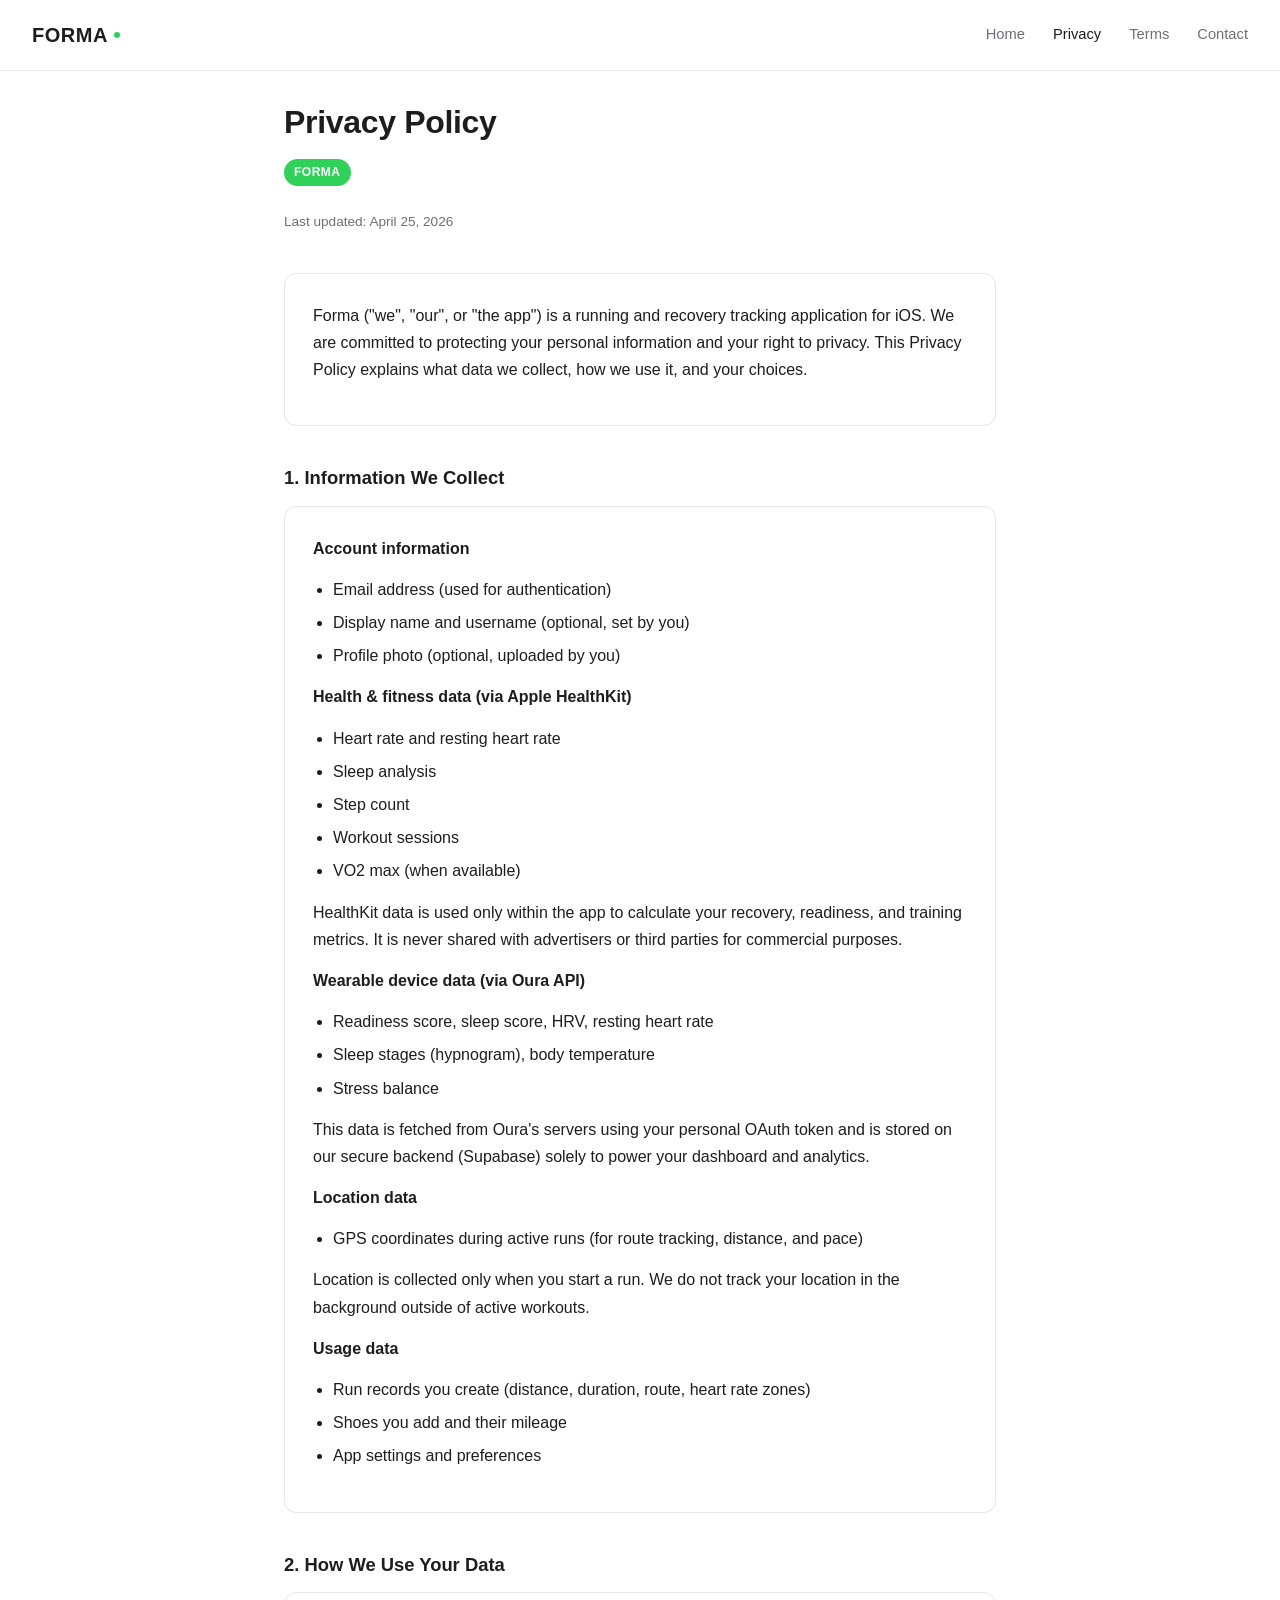
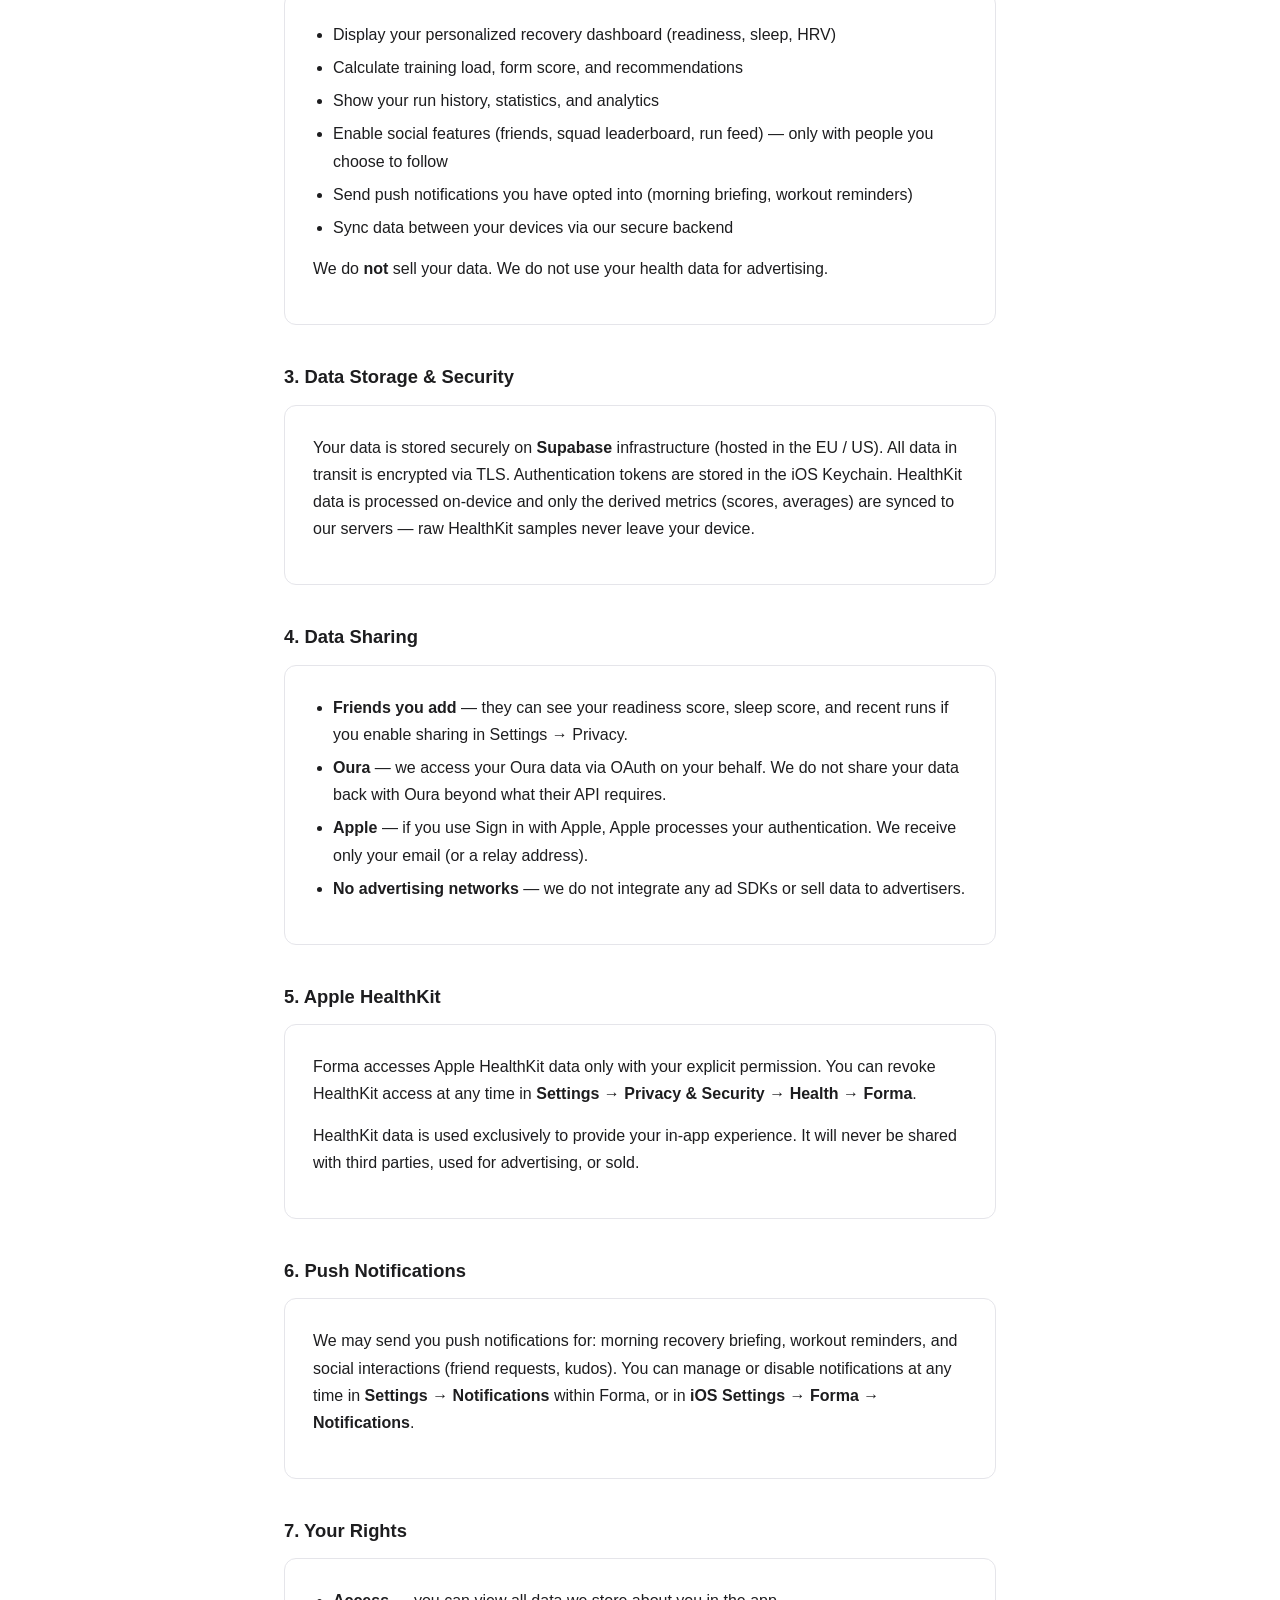
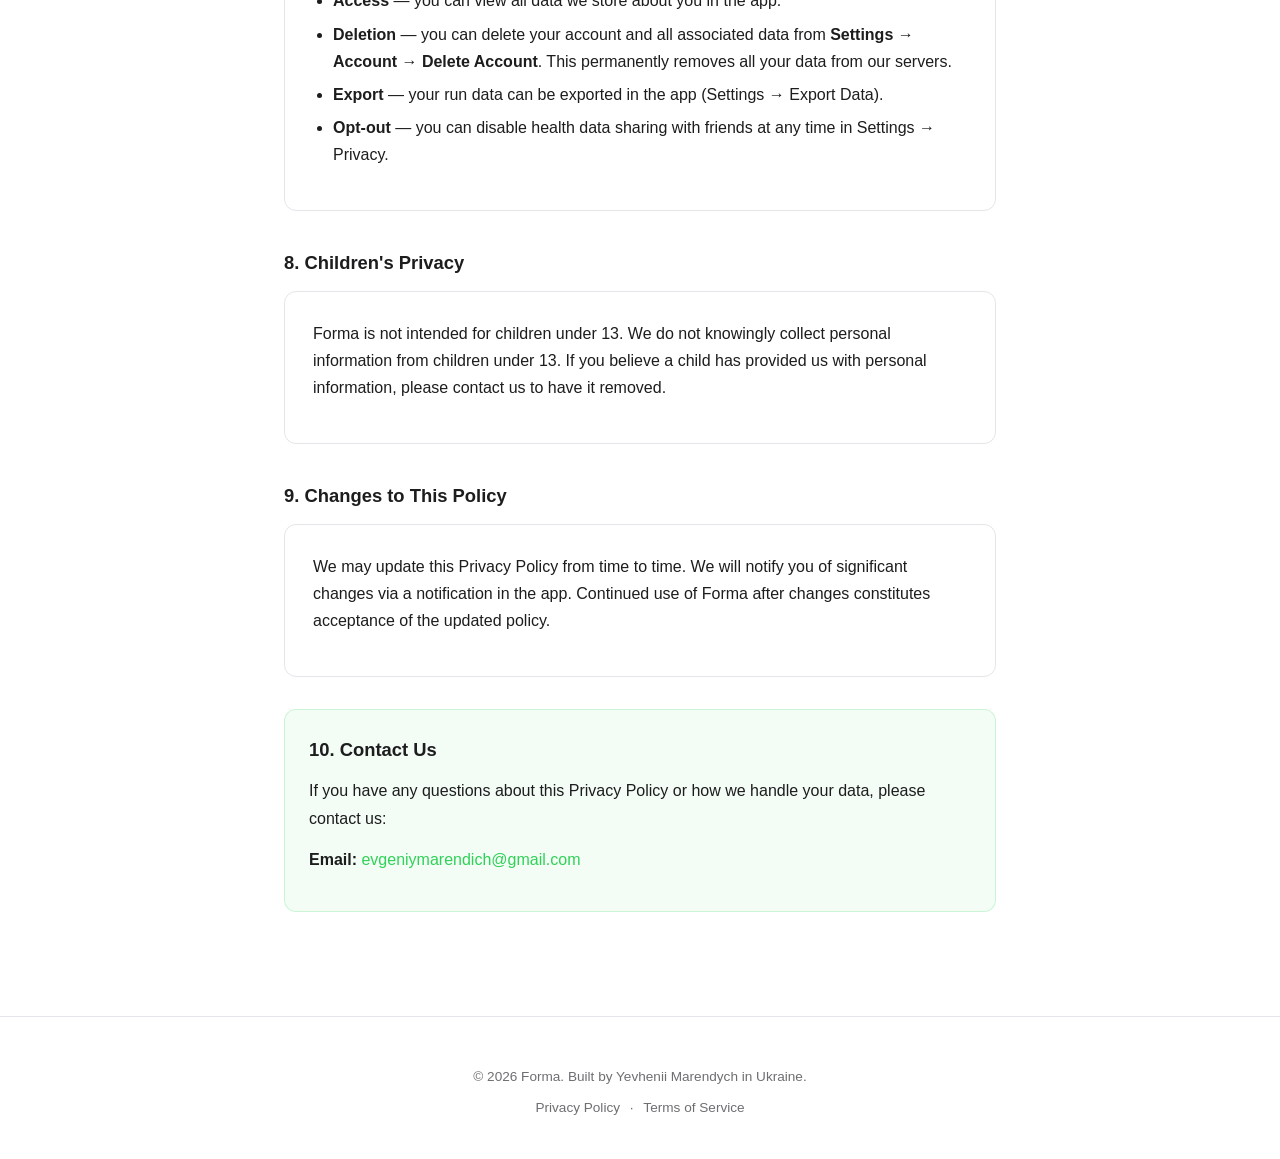
==== privacy.html @ 40ed6d69 "Add homepage, terms of service, and shared styles for Oura OAuth approval - New minimalistic homepag" ====
<!DOCTYPE html>
<html lang="en">
<head>
  <meta charset="UTF-8" />
  <meta name="viewport" content="width=device-width, initial-scale=1.0" />
  <title>Forma — Privacy Policy</title>
  <meta name="description" content="Privacy Policy for Forma, an iOS running and recovery tracking app." />
  <link rel="stylesheet" href="assets/shared.css" />
</head>
<body>
  <header class="site-header">
    <a class="logo" href="/">FORMA</a>
    <nav class="site-nav">
      <a href="/">Home</a>
      <a href="privacy.html" class="active">Privacy</a>
      <a href="terms.html">Terms</a>
      <a href="mailto:evgeniymarendich@gmail.com">Contact</a>
    </nav>
  </header>

  <main class="container">
    <h1>Privacy Policy</h1>
    <div class="app-badge">FORMA</div>
    <p class="updated">Last updated: April 25, 2026</p>

    <div class="card">
      <p>
        Forma ("we", "our", or "the app") is a running and recovery tracking application for iOS.
        We are committed to protecting your personal information and your right to privacy.
        This Privacy Policy explains what data we collect, how we use it, and your choices.
      </p>
    </div>

    <h2>1. Information We Collect</h2>
    <div class="card">
      <p><strong>Account information</strong></p>
      <ul>
        <li>Email address (used for authentication)</li>
        <li>Display name and username (optional, set by you)</li>
        <li>Profile photo (optional, uploaded by you)</li>
      </ul>

      <p><strong>Health &amp; fitness data (via Apple HealthKit)</strong></p>
      <ul>
        <li>Heart rate and resting heart rate</li>
        <li>Sleep analysis</li>
        <li>Step count</li>
        <li>Workout sessions</li>
        <li>VO2 max (when available)</li>
      </ul>
      <p>HealthKit data is used only within the app to calculate your recovery, readiness, and training metrics. It is never shared with advertisers or third parties for commercial purposes.</p>

      <p><strong>Wearable device data (via Oura API)</strong></p>
      <ul>
        <li>Readiness score, sleep score, HRV, resting heart rate</li>
        <li>Sleep stages (hypnogram), body temperature</li>
        <li>Stress balance</li>
      </ul>
      <p>This data is fetched from Oura's servers using your personal OAuth token and is stored on our secure backend (Supabase) solely to power your dashboard and analytics.</p>

      <p><strong>Location data</strong></p>
      <ul>
        <li>GPS coordinates during active runs (for route tracking, distance, and pace)</li>
      </ul>
      <p>Location is collected only when you start a run. We do not track your location in the background outside of active workouts.</p>

      <p><strong>Usage data</strong></p>
      <ul>
        <li>Run records you create (distance, duration, route, heart rate zones)</li>
        <li>Shoes you add and their mileage</li>
        <li>App settings and preferences</li>
      </ul>
    </div>

    <h2>2. How We Use Your Data</h2>
    <div class="card">
      <ul>
        <li>Display your personalized recovery dashboard (readiness, sleep, HRV)</li>
        <li>Calculate training load, form score, and recommendations</li>
        <li>Show your run history, statistics, and analytics</li>
        <li>Enable social features (friends, squad leaderboard, run feed) — only with people you choose to follow</li>
        <li>Send push notifications you have opted into (morning briefing, workout reminders)</li>
        <li>Sync data between your devices via our secure backend</li>
      </ul>
      <p>We do <strong>not</strong> sell your data. We do not use your health data for advertising.</p>
    </div>

    <h2>3. Data Storage &amp; Security</h2>
    <div class="card">
      <p>
        Your data is stored securely on <strong>Supabase</strong> infrastructure (hosted in the EU / US).
        All data in transit is encrypted via TLS. Authentication tokens are stored in the iOS Keychain.
        HealthKit data is processed on-device and only the derived metrics (scores, averages) are
        synced to our servers — raw HealthKit samples never leave your device.
      </p>
    </div>

    <h2>4. Data Sharing</h2>
    <div class="card">
      <ul>
        <li><strong>Friends you add</strong> — they can see your readiness score, sleep score, and recent runs if you enable sharing in Settings → Privacy.</li>
        <li><strong>Oura</strong> — we access your Oura data via OAuth on your behalf. We do not share your data back with Oura beyond what their API requires.</li>
        <li><strong>Apple</strong> — if you use Sign in with Apple, Apple processes your authentication. We receive only your email (or a relay address).</li>
        <li><strong>No advertising networks</strong> — we do not integrate any ad SDKs or sell data to advertisers.</li>
      </ul>
    </div>

    <h2>5. Apple HealthKit</h2>
    <div class="card">
      <p>
        Forma accesses Apple HealthKit data only with your explicit permission.
        You can revoke HealthKit access at any time in <strong>Settings → Privacy &amp; Security → Health → Forma</strong>.
      </p>
      <p>
        HealthKit data is used exclusively to provide your in-app experience.
        It will never be shared with third parties, used for advertising, or sold.
      </p>
    </div>

    <h2>6. Push Notifications</h2>
    <div class="card">
      <p>
        We may send you push notifications for: morning recovery briefing, workout reminders,
        and social interactions (friend requests, kudos). You can manage or disable notifications
        at any time in <strong>Settings → Notifications</strong> within Forma, or in <strong>iOS Settings → Forma → Notifications</strong>.
      </p>
    </div>

    <h2>7. Your Rights</h2>
    <div class="card">
      <ul>
        <li><strong>Access</strong> — you can view all data we store about you in the app.</li>
        <li><strong>Deletion</strong> — you can delete your account and all associated data from <strong>Settings → Account → Delete Account</strong>. This permanently removes all your data from our servers.</li>
        <li><strong>Export</strong> — your run data can be exported in the app (Settings → Export Data).</li>
        <li><strong>Opt-out</strong> — you can disable health data sharing with friends at any time in Settings → Privacy.</li>
      </ul>
    </div>

    <h2>8. Children's Privacy</h2>
    <div class="card">
      <p>
        Forma is not intended for children under 13. We do not knowingly collect personal
        information from children under 13. If you believe a child has provided us with personal
        information, please contact us to have it removed.
      </p>
    </div>

    <h2>9. Changes to This Policy</h2>
    <div class="card">
      <p>
        We may update this Privacy Policy from time to time. We will notify you of significant
        changes via a notification in the app. Continued use of Forma after changes constitutes
        acceptance of the updated policy.
      </p>
    </div>

    <div class="contact-box">
      <h2 style="margin-top:0">10. Contact Us</h2>
      <p>
        If you have any questions about this Privacy Policy or how we handle your data, please contact us:
      </p>
      <p>
        <strong>Email:</strong> <a href="mailto:evgeniymarendich@gmail.com">evgeniymarendich@gmail.com</a>
      </p>
    </div>

  </main>

  <footer class="site-footer">
    <p>&copy; 2026 Forma. Built by Yevhenii Marendych in Ukraine.</p>
    <p>
      <a href="privacy.html">Privacy Policy</a> ·
      <a href="terms.html">Terms of Service</a>
    </p>
  </footer>
</body>
</html>
---- assets/shared.css ----
/* === Forma marketing site shared styles === */
* { box-sizing: border-box; margin: 0; padding: 0; }

:root {
  --primary: #30D158;
  --bg: #ffffff;
  --bg-soft: #fafafa;
  --card: #ffffff;
  --text: #1d1d1f;
  --text-secondary: #6e6e73;
  --border-color: #e5e5ea;
  --border-radius-card: 12px;
}

html, body { background: var(--bg); }

body {
  font-family: -apple-system, BlinkMacSystemFont, 'Segoe UI', sans-serif;
  color: var(--text);
  line-height: 1.7;
  -webkit-font-smoothing: antialiased;
}

/* === Layout === */
.container { max-width: 760px; margin: 0 auto; padding: 24px; }
.container--wide { max-width: 1040px; }

/* === Header === */
header.site-header {
  display: flex;
  justify-content: space-between;
  align-items: center;
  padding: 18px 32px;
  border-bottom: 1px solid var(--border-color);
  background: var(--bg);
  position: sticky;
  top: 0;
  z-index: 10;
  backdrop-filter: blur(12px);
  -webkit-backdrop-filter: blur(12px);
}

.logo {
  font-weight: 800;
  font-size: 1.25rem;
  letter-spacing: 0.5px;
  color: var(--text);
  text-decoration: none;
  display: inline-flex;
  align-items: center;
}
.logo::after {
  content: '';
  display: inline-block;
  width: 6px;
  height: 6px;
  background: var(--primary);
  border-radius: 50%;
  margin-left: 6px;
}

nav.site-nav {
  display: flex;
  align-items: center;
}
nav.site-nav a {
  margin-left: 28px;
  font-size: 0.92rem;
  font-weight: 500;
  color: var(--text-secondary);
  text-decoration: none;
  transition: color 0.15s ease;
}
nav.site-nav a:hover { color: var(--text); }
nav.site-nav a.active { color: var(--text); }

/* === Footer === */
footer.site-footer {
  text-align: center;
  font-size: 0.85rem;
  color: var(--text-secondary);
  padding: 48px 24px 32px;
  border-top: 1px solid var(--border-color);
  margin-top: 80px;
}
footer.site-footer p { margin-bottom: 8px; }
footer.site-footer a {
  color: var(--text-secondary);
  margin: 0 6px;
  text-decoration: none;
}
footer.site-footer a:hover { color: var(--text); }

/* === Typography === */
h1 { font-size: 2rem; font-weight: 700; margin-bottom: 8px; letter-spacing: -0.01em; }
h2 { font-size: 1.15rem; font-weight: 600; margin-top: 36px; margin-bottom: 12px; color: var(--text); }
h3 { font-size: 1rem; font-weight: 600; margin-bottom: 8px; }
p { margin-bottom: 14px; }
ul { padding-left: 20px; margin-bottom: 14px; }
li { margin-bottom: 6px; }
a { color: var(--primary); text-decoration: none; }
a:hover { text-decoration: underline; }

/* === Components (used by privacy/terms) === */
.card {
  background: var(--card);
  border: 1px solid var(--border-color);
  border-radius: var(--border-radius-card);
  padding: 28px;
  margin-bottom: 16px;
}
.app-badge {
  display: inline-block;
  background: var(--primary);
  color: white;
  font-size: 0.75rem;
  font-weight: 600;
  padding: 3px 10px;
  border-radius: 20px;
  margin-bottom: 24px;
  letter-spacing: 0.5px;
}
.contact-box {
  background: rgba(48, 209, 88, 0.06);
  border: 1px solid rgba(48, 209, 88, 0.2);
  border-radius: var(--border-radius-card);
  padding: 24px;
  margin-top: 32px;
}
.updated {
  font-size: 0.85rem;
  color: var(--text-secondary);
  margin-bottom: 40px;
}
.medical-disclaimer {
  background: rgba(255, 159, 10, 0.07);
  border: 1px solid rgba(255, 159, 10, 0.25);
  border-left: 4px solid #FF9F0A;
  border-radius: 8px;
  padding: 18px 22px;
  margin: 14px 0;
}
.medical-disclaimer strong { color: #B25700; }

/* === Mobile === */
@media (max-width: 640px) {
  .container { padding: 16px; }
  header.site-header { padding: 14px 18px; }
  nav.site-nav a { margin-left: 14px; font-size: 0.85rem; }
  h1 { font-size: 1.6rem; }
  footer.site-footer { padding: 32px 16px 24px; margin-top: 48px; }
}

@media (max-width: 480px) {
  nav.site-nav a:nth-child(4) { display: none; } /* hide Contact, keep email in footer */
}
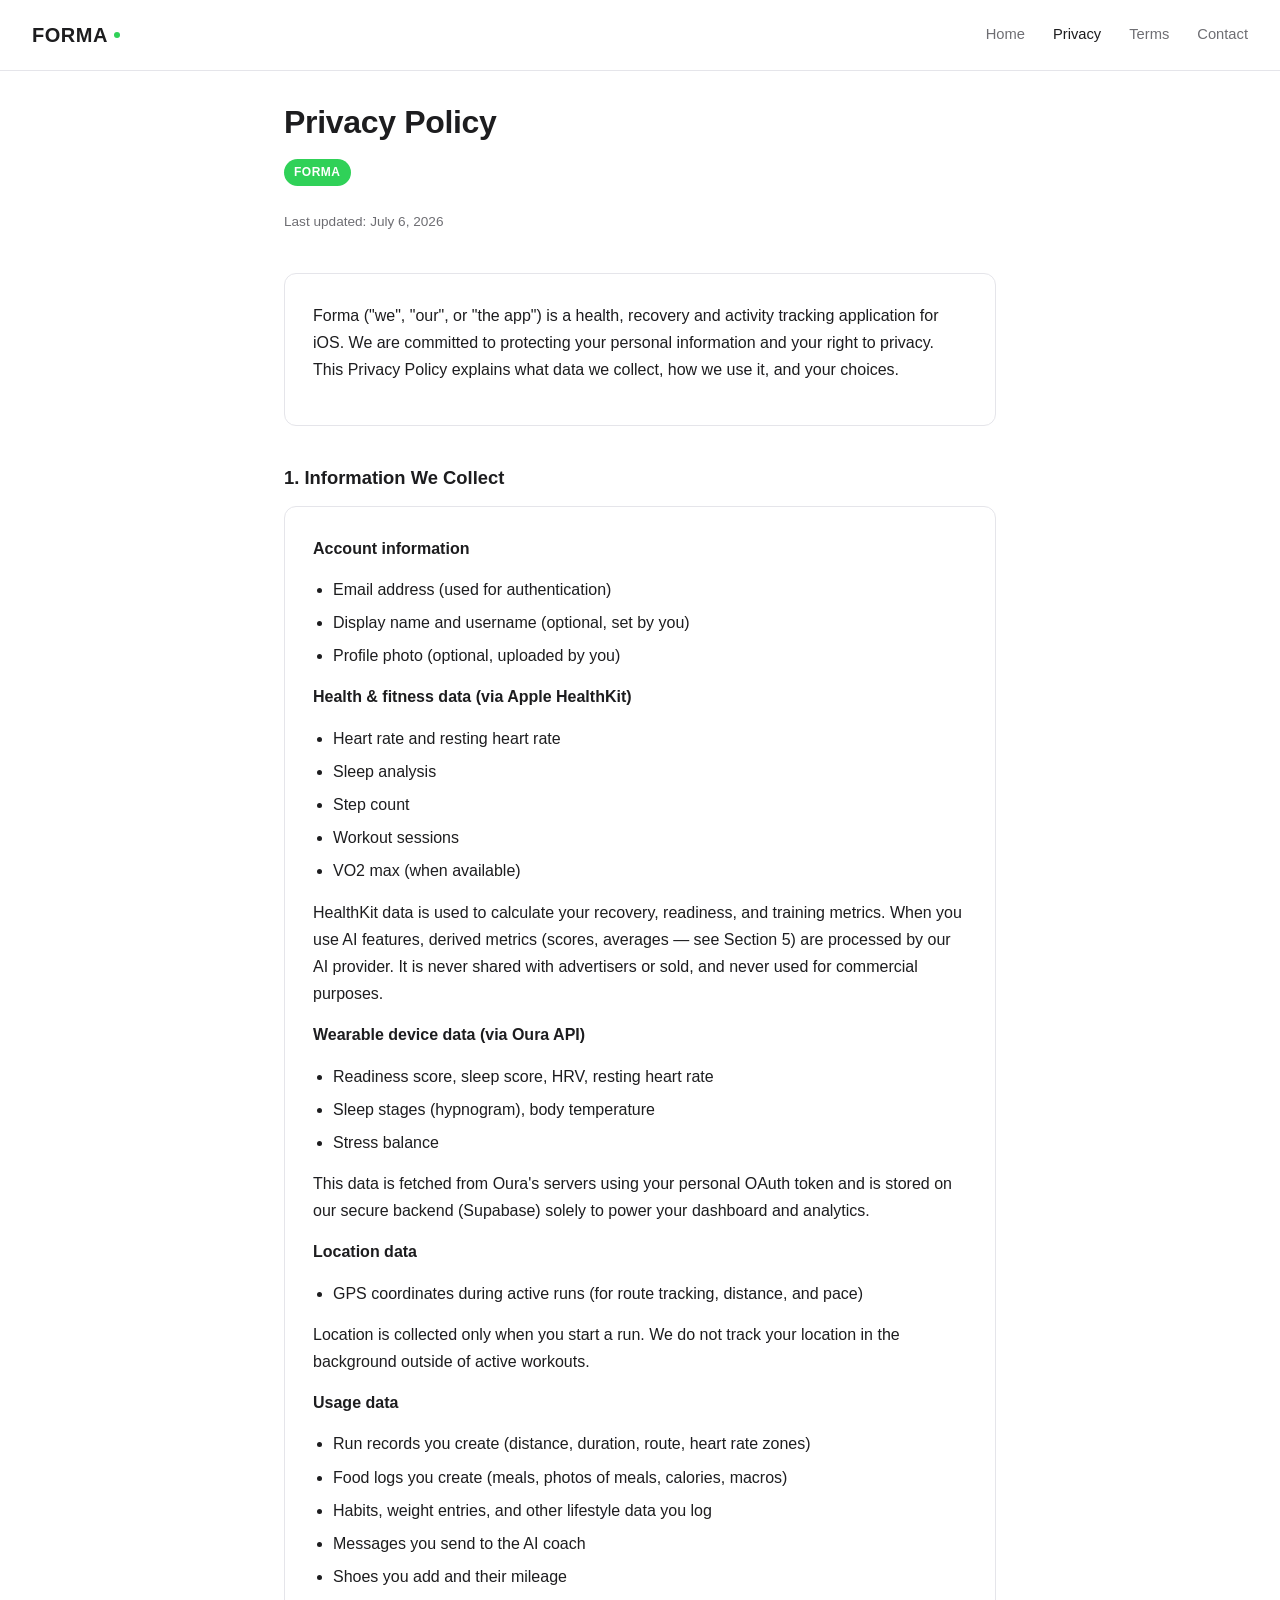
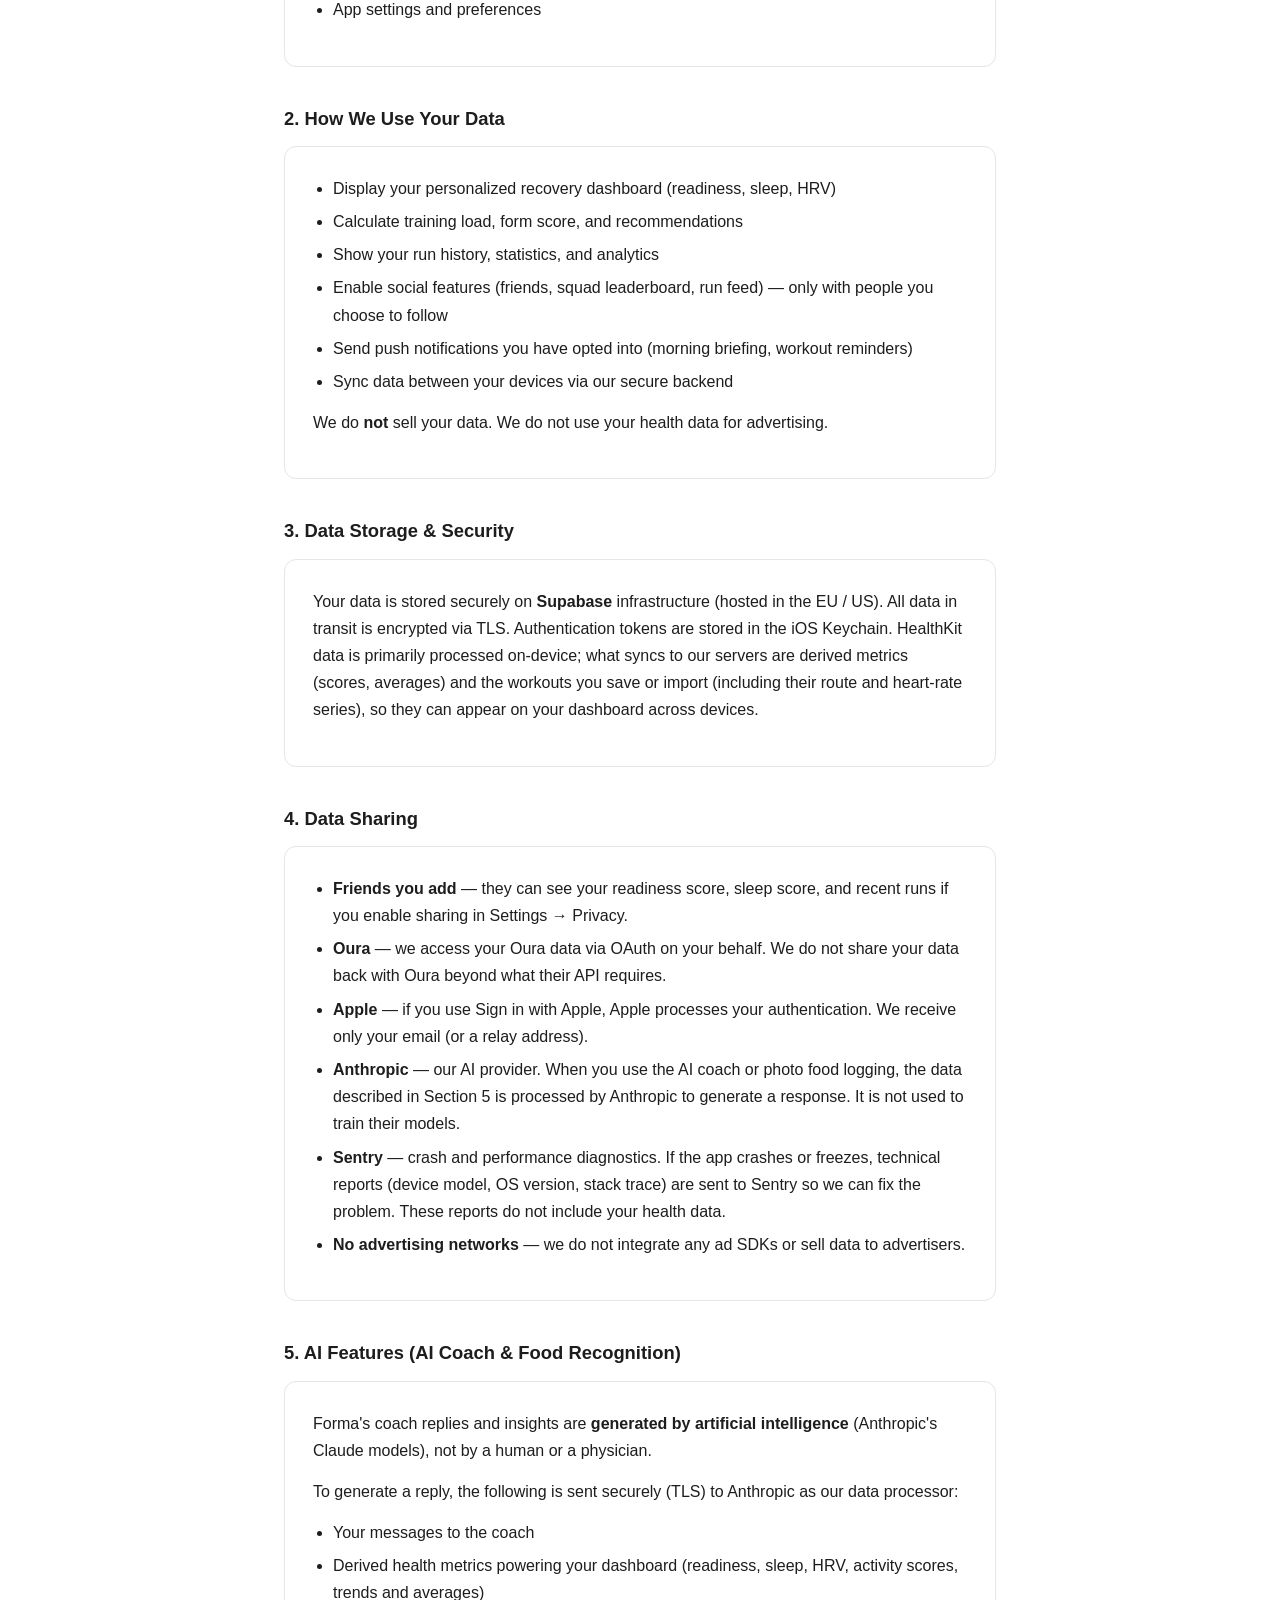
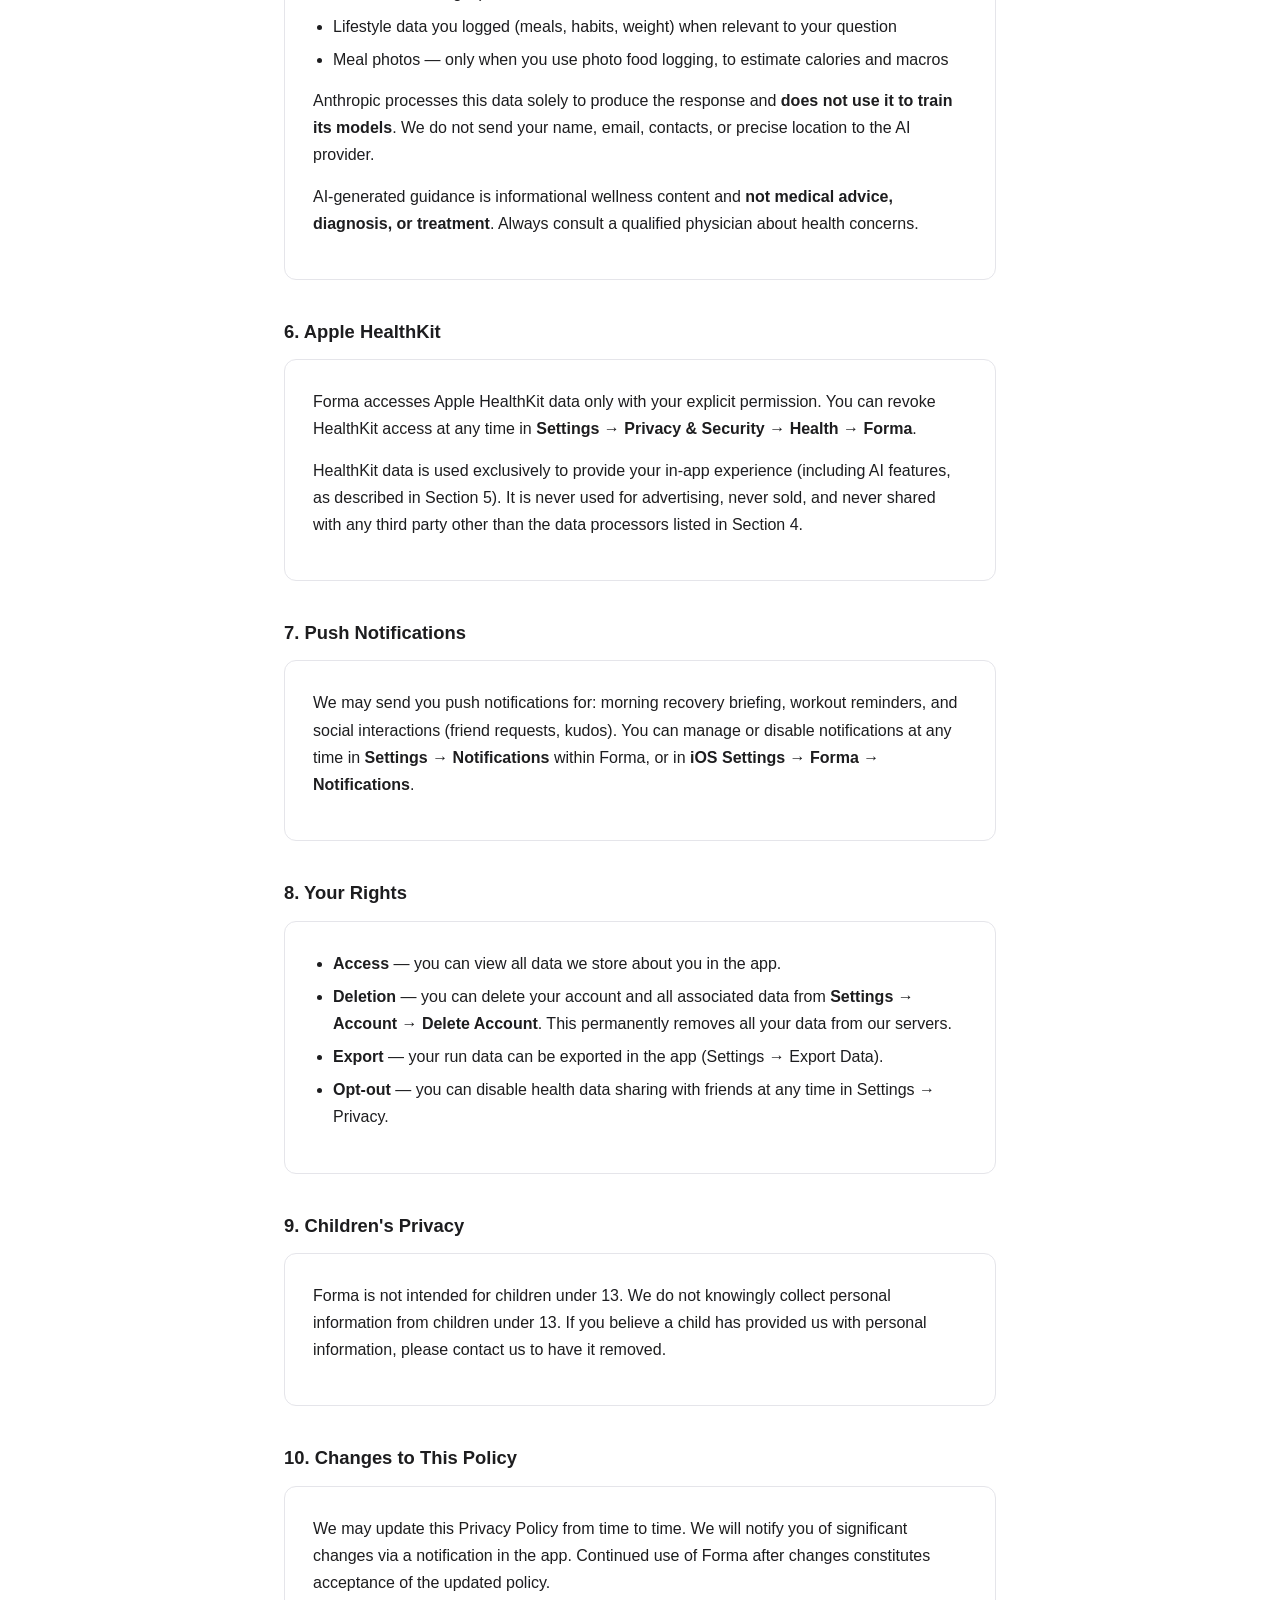
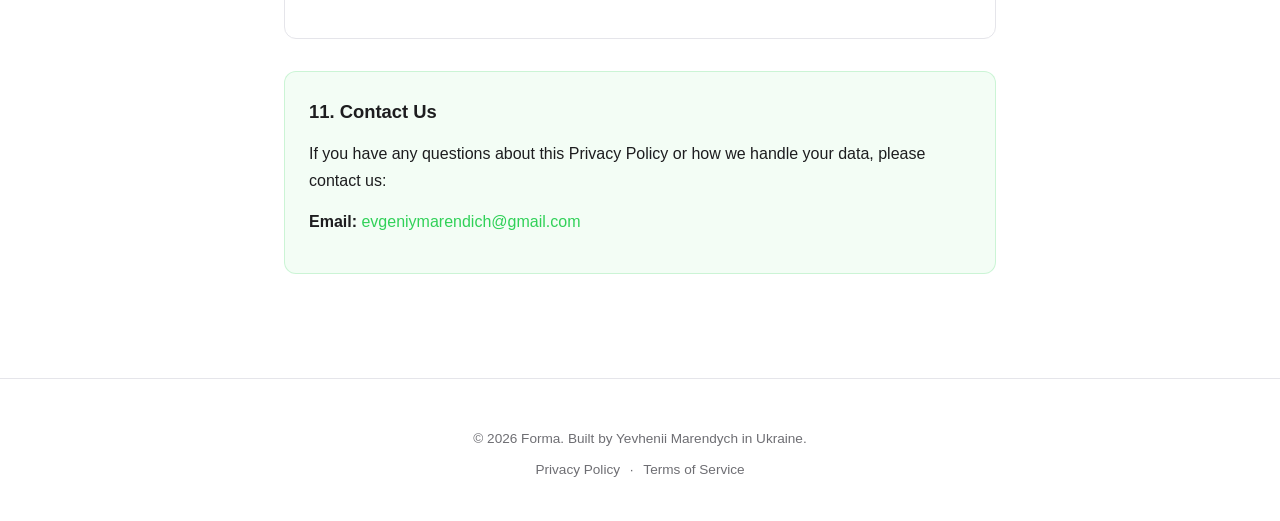
==== commit 078c6045: "Privacy: add AI features section (Anthropic), Sentry, fix inaccurate claims Co-Authored-By: Claude F" ====
--- a/privacy.html
+++ b/privacy.html
@@ -4,7 +4,7 @@
   <meta charset="UTF-8" />
   <meta name="viewport" content="width=device-width, initial-scale=1.0" />
   <title>Forma — Privacy Policy</title>
-  <meta name="description" content="Privacy Policy for Forma, an iOS running and recovery tracking app." />
+  <meta name="description" content="Privacy Policy for Forma, an iOS health, recovery and activity tracking app." />
   <link rel="stylesheet" href="assets/shared.css" />
 </head>
 <body>
@@ -21,11 +21,11 @@
   <main class="container">
     <h1>Privacy Policy</h1>
     <div class="app-badge">FORMA</div>
-    <p class="updated">Last updated: April 25, 2026</p>
-
-    <div class="card">
-      <p>
-        Forma ("we", "our", or "the app") is a running and recovery tracking application for iOS.
+    <p class="updated">Last updated: July 6, 2026</p>
+
+    <div class="card">
+      <p>
+        Forma ("we", "our", or "the app") is a health, recovery and activity tracking application for iOS.
         We are committed to protecting your personal information and your right to privacy.
         This Privacy Policy explains what data we collect, how we use it, and your choices.
       </p>
@@ -48,7 +48,7 @@
         <li>Workout sessions</li>
         <li>VO2 max (when available)</li>
       </ul>
-      <p>HealthKit data is used only within the app to calculate your recovery, readiness, and training metrics. It is never shared with advertisers or third parties for commercial purposes.</p>
+      <p>HealthKit data is used to calculate your recovery, readiness, and training metrics. When you use AI features, derived metrics (scores, averages — see Section 5) are processed by our AI provider. It is never shared with advertisers or sold, and never used for commercial purposes.</p>
 
       <p><strong>Wearable device data (via Oura API)</strong></p>
       <ul>
@@ -67,6 +67,9 @@
       <p><strong>Usage data</strong></p>
       <ul>
         <li>Run records you create (distance, duration, route, heart rate zones)</li>
+        <li>Food logs you create (meals, photos of meals, calories, macros)</li>
+        <li>Habits, weight entries, and other lifestyle data you log</li>
+        <li>Messages you send to the AI coach</li>
         <li>Shoes you add and their mileage</li>
         <li>App settings and preferences</li>
       </ul>
@@ -90,8 +93,9 @@
       <p>
         Your data is stored securely on <strong>Supabase</strong> infrastructure (hosted in the EU / US).
         All data in transit is encrypted via TLS. Authentication tokens are stored in the iOS Keychain.
-        HealthKit data is processed on-device and only the derived metrics (scores, averages) are
-        synced to our servers — raw HealthKit samples never leave your device.
+        HealthKit data is primarily processed on-device; what syncs to our servers are derived
+        metrics (scores, averages) and the workouts you save or import (including their route and
+        heart-rate series), so they can appear on your dashboard across devices.
       </p>
     </div>
 
@@ -101,23 +105,50 @@
         <li><strong>Friends you add</strong> — they can see your readiness score, sleep score, and recent runs if you enable sharing in Settings → Privacy.</li>
         <li><strong>Oura</strong> — we access your Oura data via OAuth on your behalf. We do not share your data back with Oura beyond what their API requires.</li>
         <li><strong>Apple</strong> — if you use Sign in with Apple, Apple processes your authentication. We receive only your email (or a relay address).</li>
+        <li><strong>Anthropic</strong> — our AI provider. When you use the AI coach or photo food logging, the data described in Section 5 is processed by Anthropic to generate a response. It is not used to train their models.</li>
+        <li><strong>Sentry</strong> — crash and performance diagnostics. If the app crashes or freezes, technical reports (device model, OS version, stack trace) are sent to Sentry so we can fix the problem. These reports do not include your health data.</li>
         <li><strong>No advertising networks</strong> — we do not integrate any ad SDKs or sell data to advertisers.</li>
       </ul>
     </div>
 
-    <h2>5. Apple HealthKit</h2>
+    <h2>5. AI Features (AI Coach &amp; Food Recognition)</h2>
+    <div class="card">
+      <p>
+        Forma's coach replies and insights are <strong>generated by artificial intelligence</strong>
+        (Anthropic's Claude models), not by a human or a physician.
+      </p>
+      <p>To generate a reply, the following is sent securely (TLS) to Anthropic as our data processor:</p>
+      <ul>
+        <li>Your messages to the coach</li>
+        <li>Derived health metrics powering your dashboard (readiness, sleep, HRV, activity scores, trends and averages)</li>
+        <li>Lifestyle data you logged (meals, habits, weight) when relevant to your question</li>
+        <li>Meal photos — only when you use photo food logging, to estimate calories and macros</li>
+      </ul>
+      <p>
+        Anthropic processes this data solely to produce the response and
+        <strong>does not use it to train its models</strong>. We do not send your name, email,
+        contacts, or precise location to the AI provider.
+      </p>
+      <p>
+        AI-generated guidance is informational wellness content and <strong>not medical advice,
+        diagnosis, or treatment</strong>. Always consult a qualified physician about health concerns.
+      </p>
+    </div>
+
+    <h2>6. Apple HealthKit</h2>
     <div class="card">
       <p>
         Forma accesses Apple HealthKit data only with your explicit permission.
         You can revoke HealthKit access at any time in <strong>Settings → Privacy &amp; Security → Health → Forma</strong>.
       </p>
       <p>
-        HealthKit data is used exclusively to provide your in-app experience.
-        It will never be shared with third parties, used for advertising, or sold.
-      </p>
-    </div>
-
-    <h2>6. Push Notifications</h2>
+        HealthKit data is used exclusively to provide your in-app experience (including AI features,
+        as described in Section 5). It is never used for advertising, never sold, and never shared
+        with any third party other than the data processors listed in Section 4.
+      </p>
+    </div>
+
+    <h2>7. Push Notifications</h2>
     <div class="card">
       <p>
         We may send you push notifications for: morning recovery briefing, workout reminders,
@@ -126,7 +157,7 @@
       </p>
     </div>
 
-    <h2>7. Your Rights</h2>
+    <h2>8. Your Rights</h2>
     <div class="card">
       <ul>
         <li><strong>Access</strong> — you can view all data we store about you in the app.</li>
@@ -136,7 +167,7 @@
       </ul>
     </div>
 
-    <h2>8. Children's Privacy</h2>
+    <h2>9. Children's Privacy</h2>
     <div class="card">
       <p>
         Forma is not intended for children under 13. We do not knowingly collect personal
@@ -145,7 +176,7 @@
       </p>
     </div>
 
-    <h2>9. Changes to This Policy</h2>
+    <h2>10. Changes to This Policy</h2>
     <div class="card">
       <p>
         We may update this Privacy Policy from time to time. We will notify you of significant
@@ -155,7 +186,7 @@
     </div>
 
     <div class="contact-box">
-      <h2 style="margin-top:0">10. Contact Us</h2>
+      <h2 style="margin-top:0">11. Contact Us</h2>
       <p>
         If you have any questions about this Privacy Policy or how we handle your data, please contact us:
       </p>
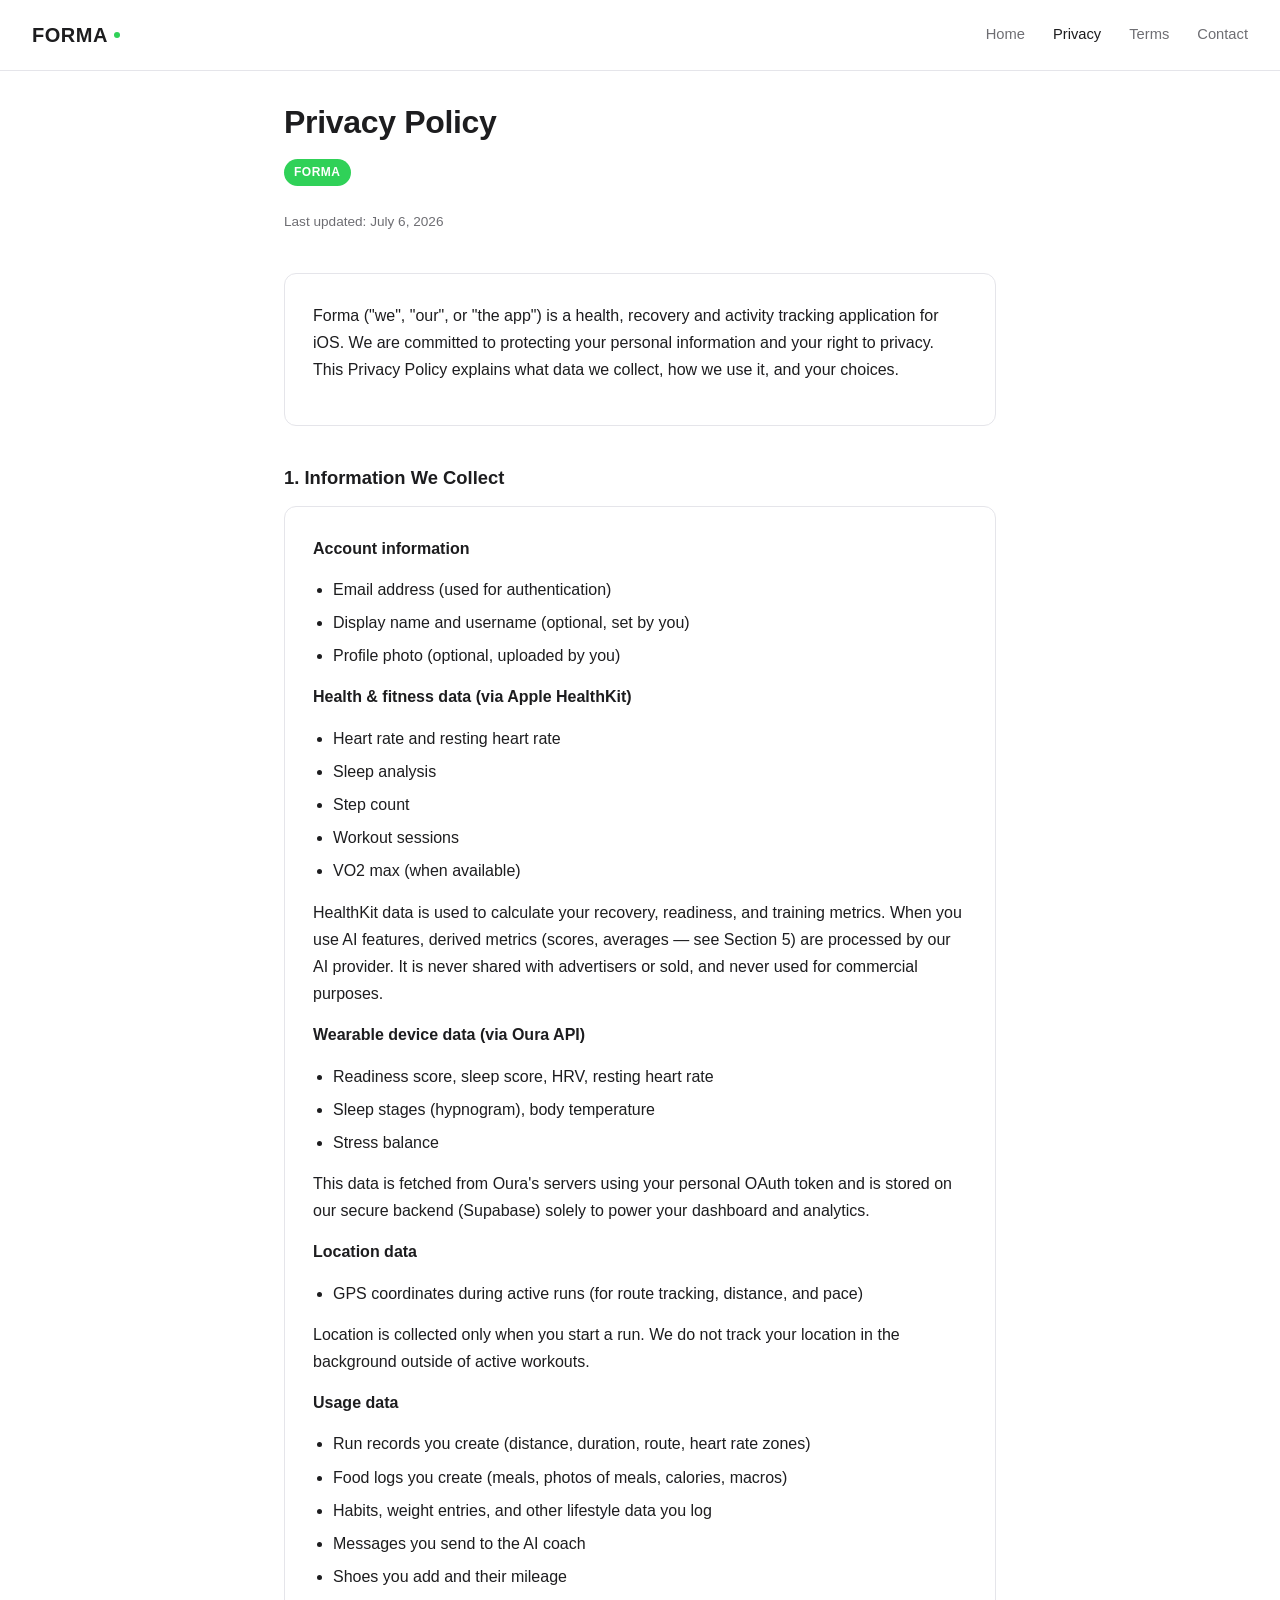
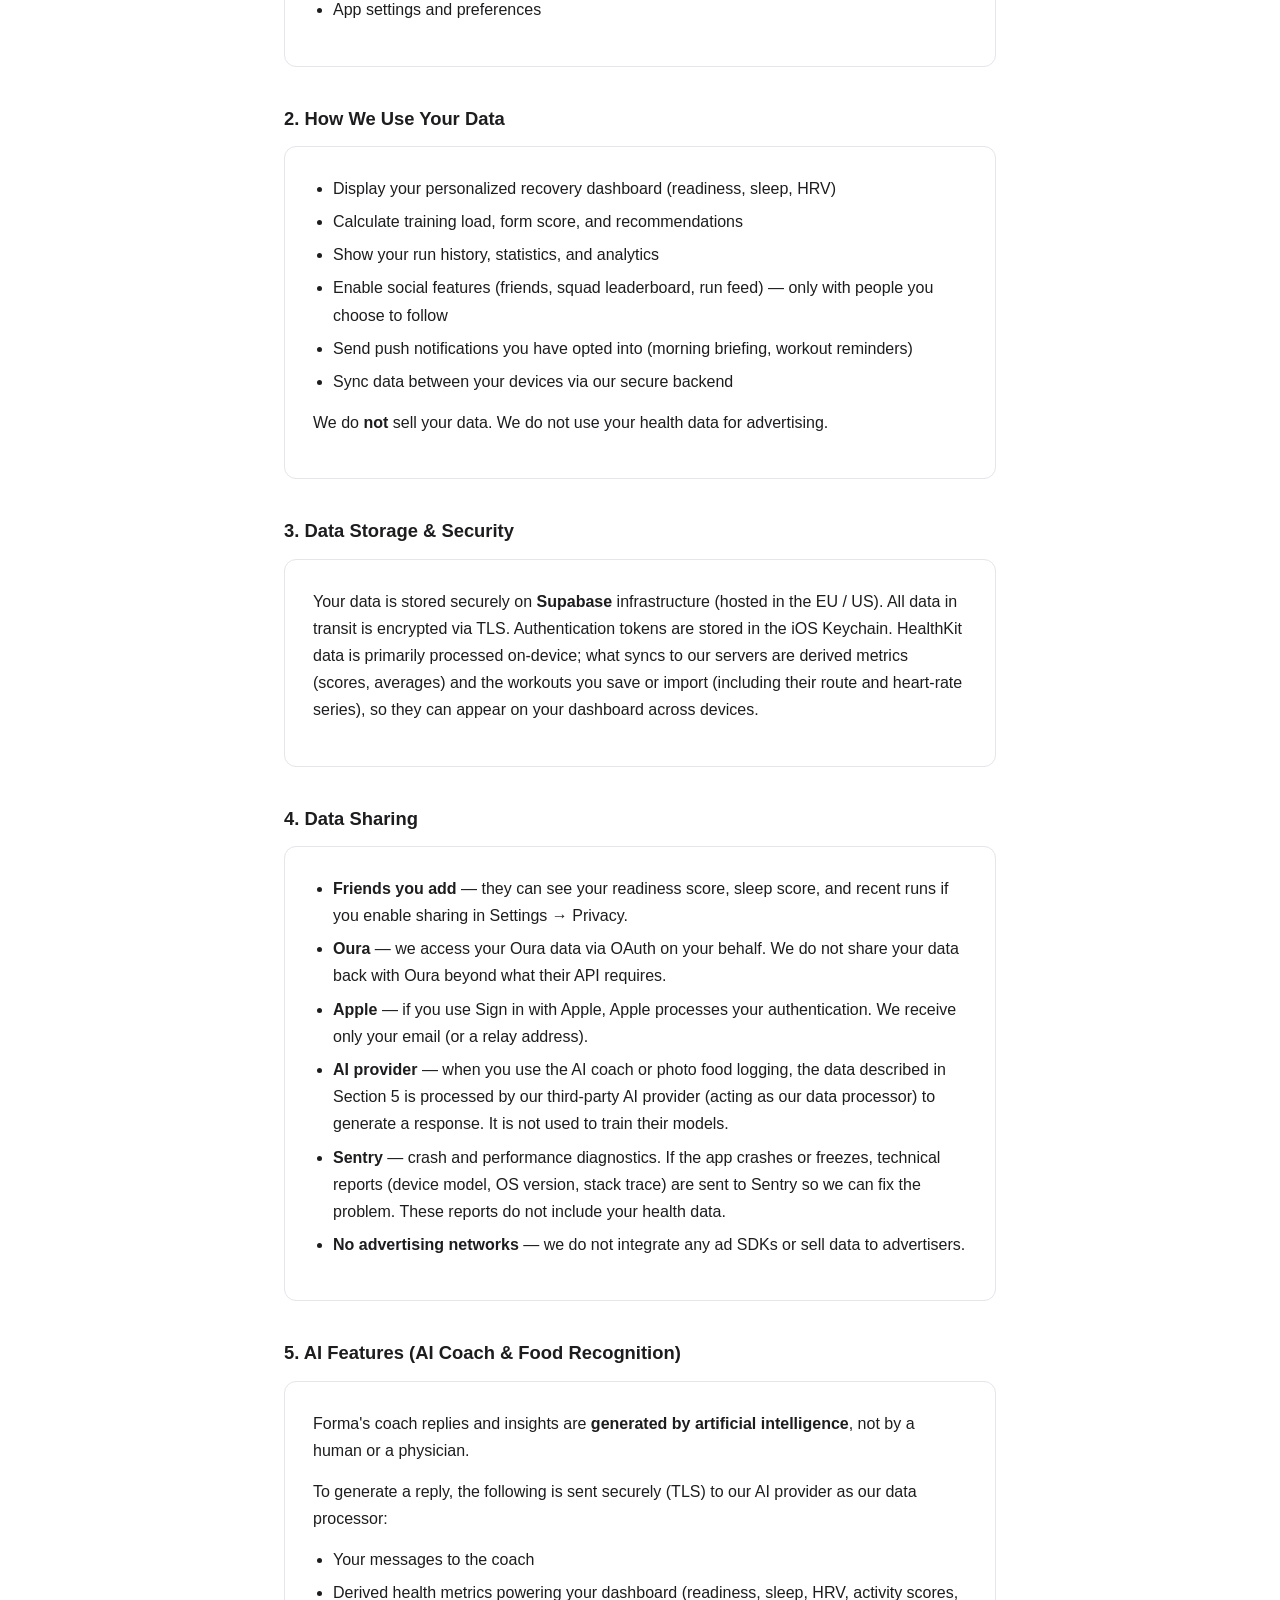
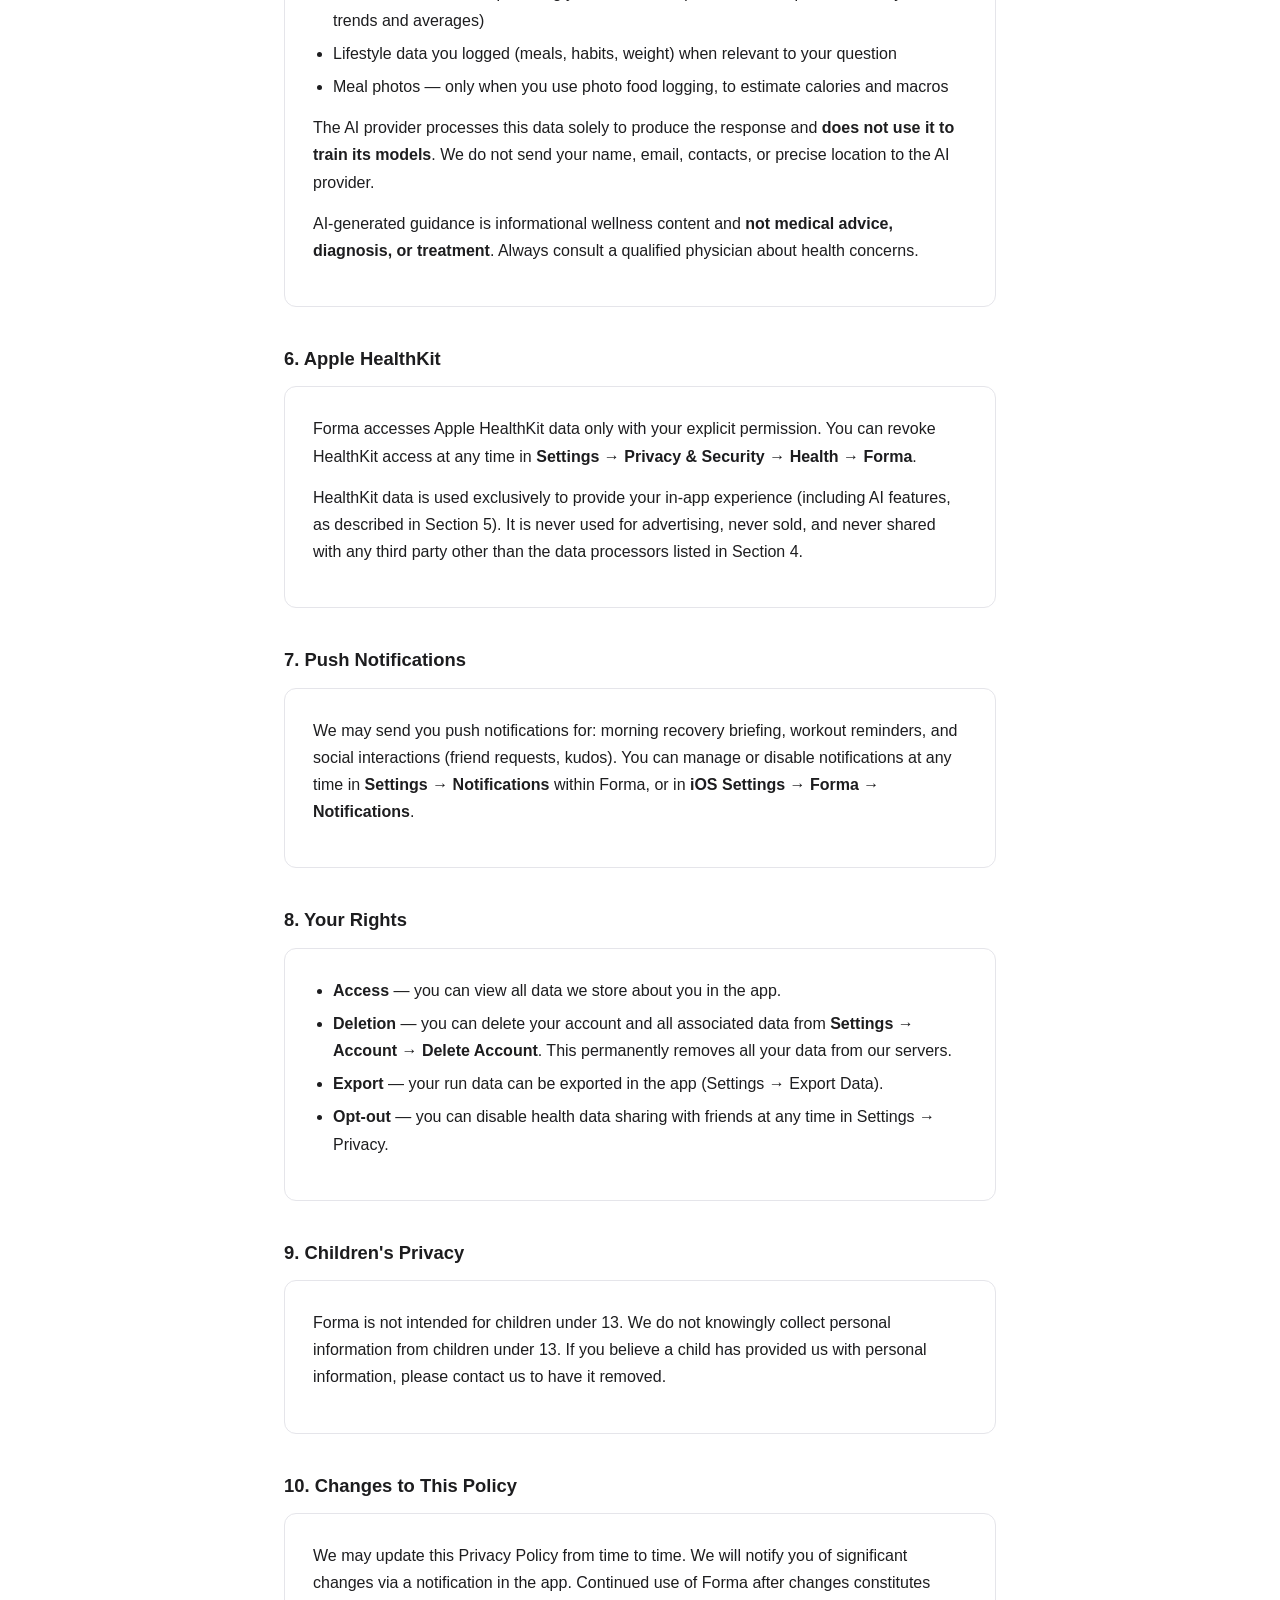
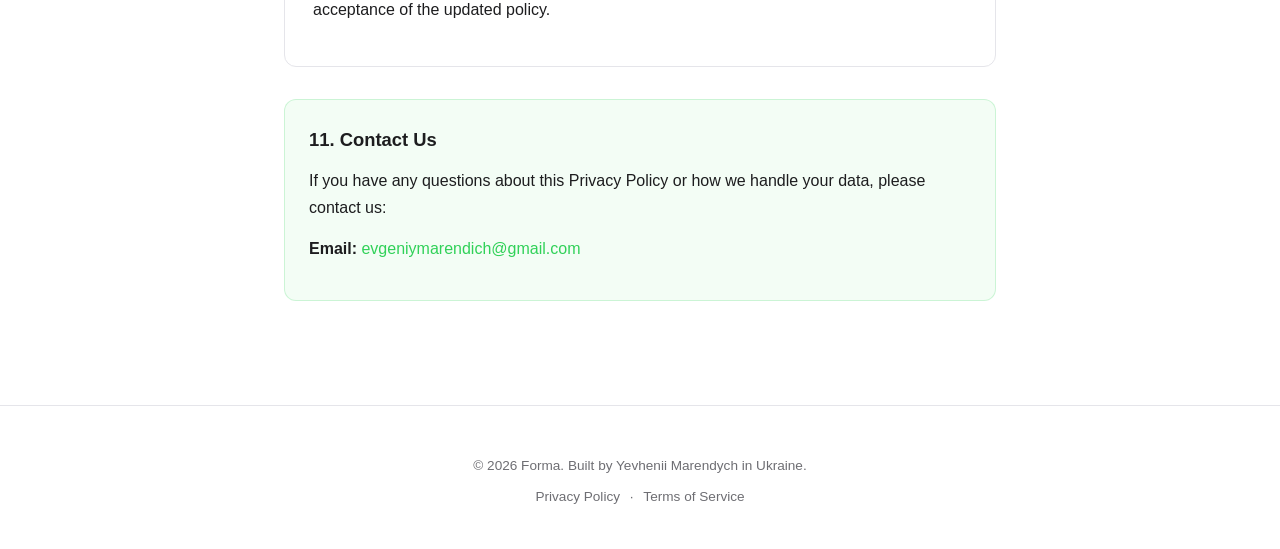
==== commit fc20b1bc: "Privacy: refer to AI provider generically Co-Authored-By: Claude Fable 5 <noreply@anthropic.com>" ====
--- a/privacy.html
+++ b/privacy.html
@@ -105,7 +105,7 @@
         <li><strong>Friends you add</strong> — they can see your readiness score, sleep score, and recent runs if you enable sharing in Settings → Privacy.</li>
         <li><strong>Oura</strong> — we access your Oura data via OAuth on your behalf. We do not share your data back with Oura beyond what their API requires.</li>
         <li><strong>Apple</strong> — if you use Sign in with Apple, Apple processes your authentication. We receive only your email (or a relay address).</li>
-        <li><strong>Anthropic</strong> — our AI provider. When you use the AI coach or photo food logging, the data described in Section 5 is processed by Anthropic to generate a response. It is not used to train their models.</li>
+        <li><strong>AI provider</strong> — when you use the AI coach or photo food logging, the data described in Section 5 is processed by our third-party AI provider (acting as our data processor) to generate a response. It is not used to train their models.</li>
         <li><strong>Sentry</strong> — crash and performance diagnostics. If the app crashes or freezes, technical reports (device model, OS version, stack trace) are sent to Sentry so we can fix the problem. These reports do not include your health data.</li>
         <li><strong>No advertising networks</strong> — we do not integrate any ad SDKs or sell data to advertisers.</li>
       </ul>
@@ -114,10 +114,10 @@
     <h2>5. AI Features (AI Coach &amp; Food Recognition)</h2>
     <div class="card">
       <p>
-        Forma's coach replies and insights are <strong>generated by artificial intelligence</strong>
-        (Anthropic's Claude models), not by a human or a physician.
-      </p>
-      <p>To generate a reply, the following is sent securely (TLS) to Anthropic as our data processor:</p>
+        Forma's coach replies and insights are <strong>generated by artificial intelligence</strong>,
+        not by a human or a physician.
+      </p>
+      <p>To generate a reply, the following is sent securely (TLS) to our AI provider as our data processor:</p>
       <ul>
         <li>Your messages to the coach</li>
         <li>Derived health metrics powering your dashboard (readiness, sleep, HRV, activity scores, trends and averages)</li>
@@ -125,7 +125,7 @@
         <li>Meal photos — only when you use photo food logging, to estimate calories and macros</li>
       </ul>
       <p>
-        Anthropic processes this data solely to produce the response and
+        The AI provider processes this data solely to produce the response and
         <strong>does not use it to train its models</strong>. We do not send your name, email,
         contacts, or precise location to the AI provider.
       </p>
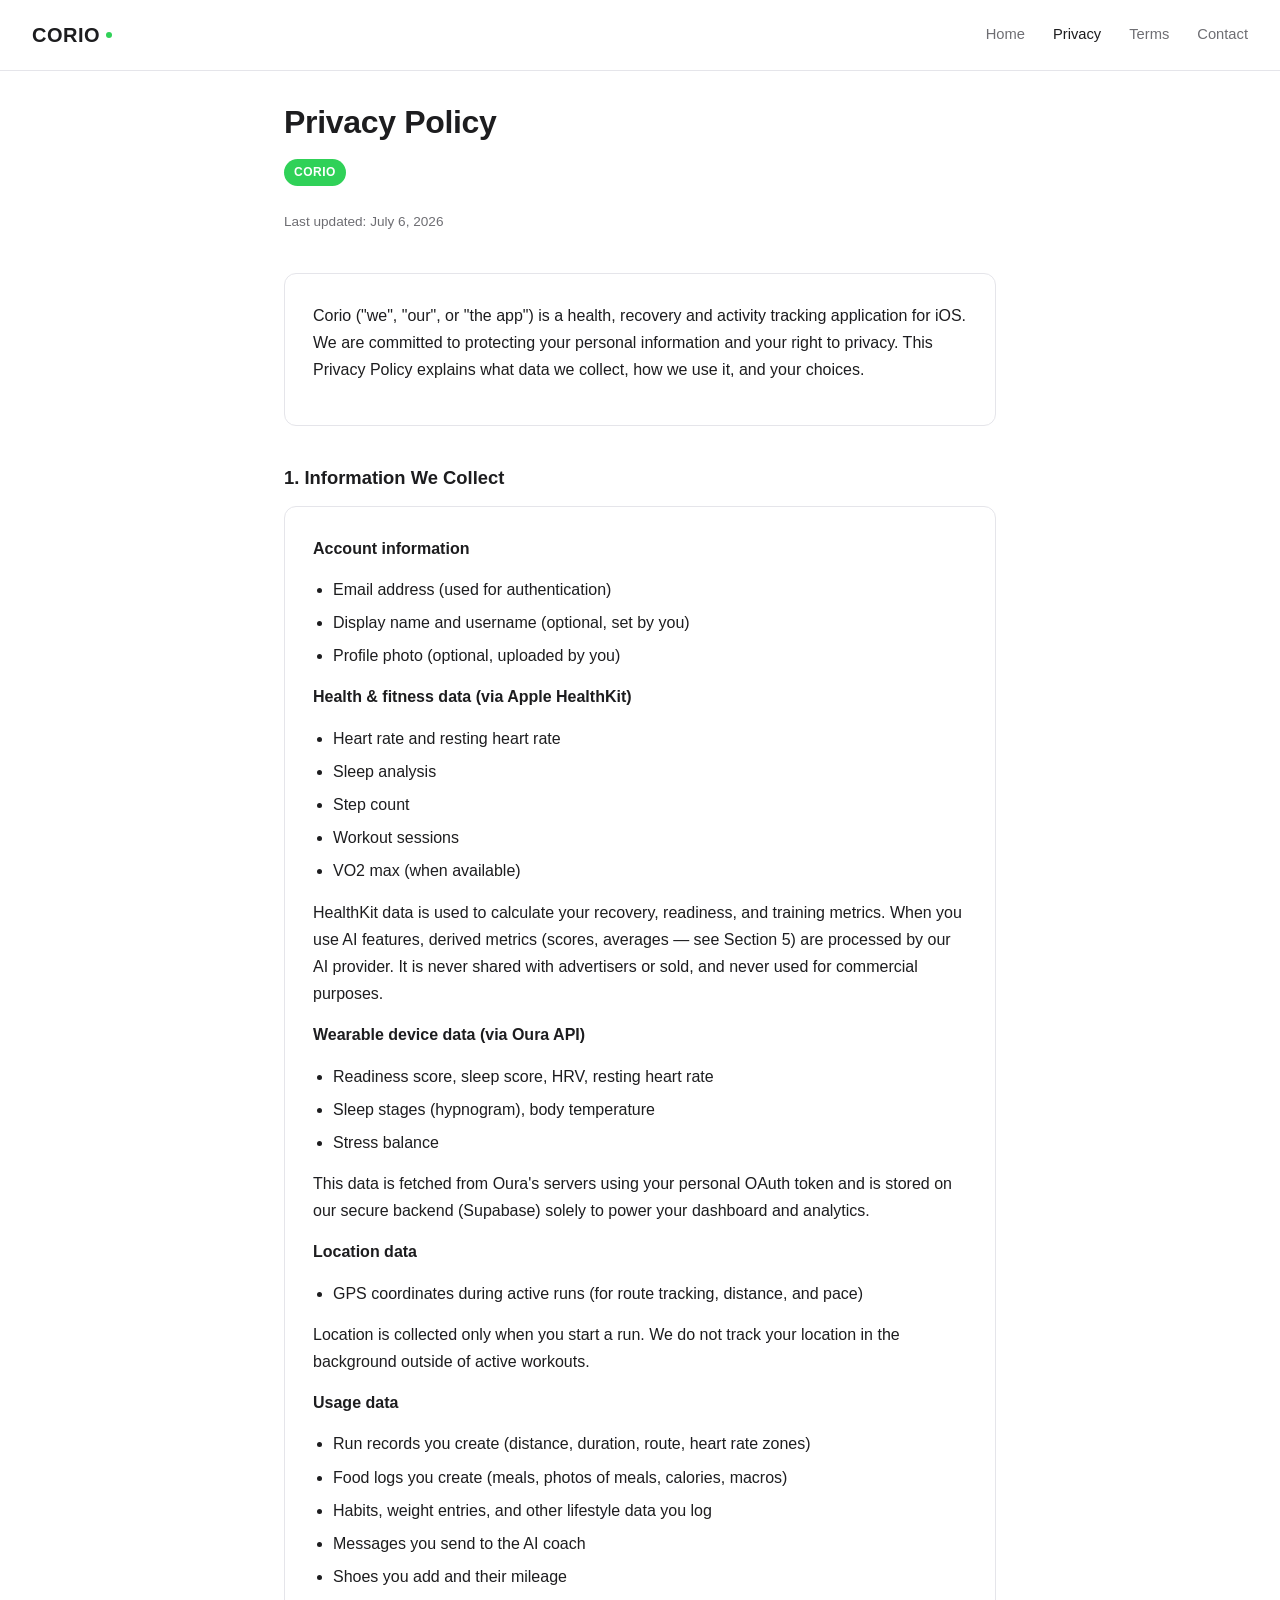
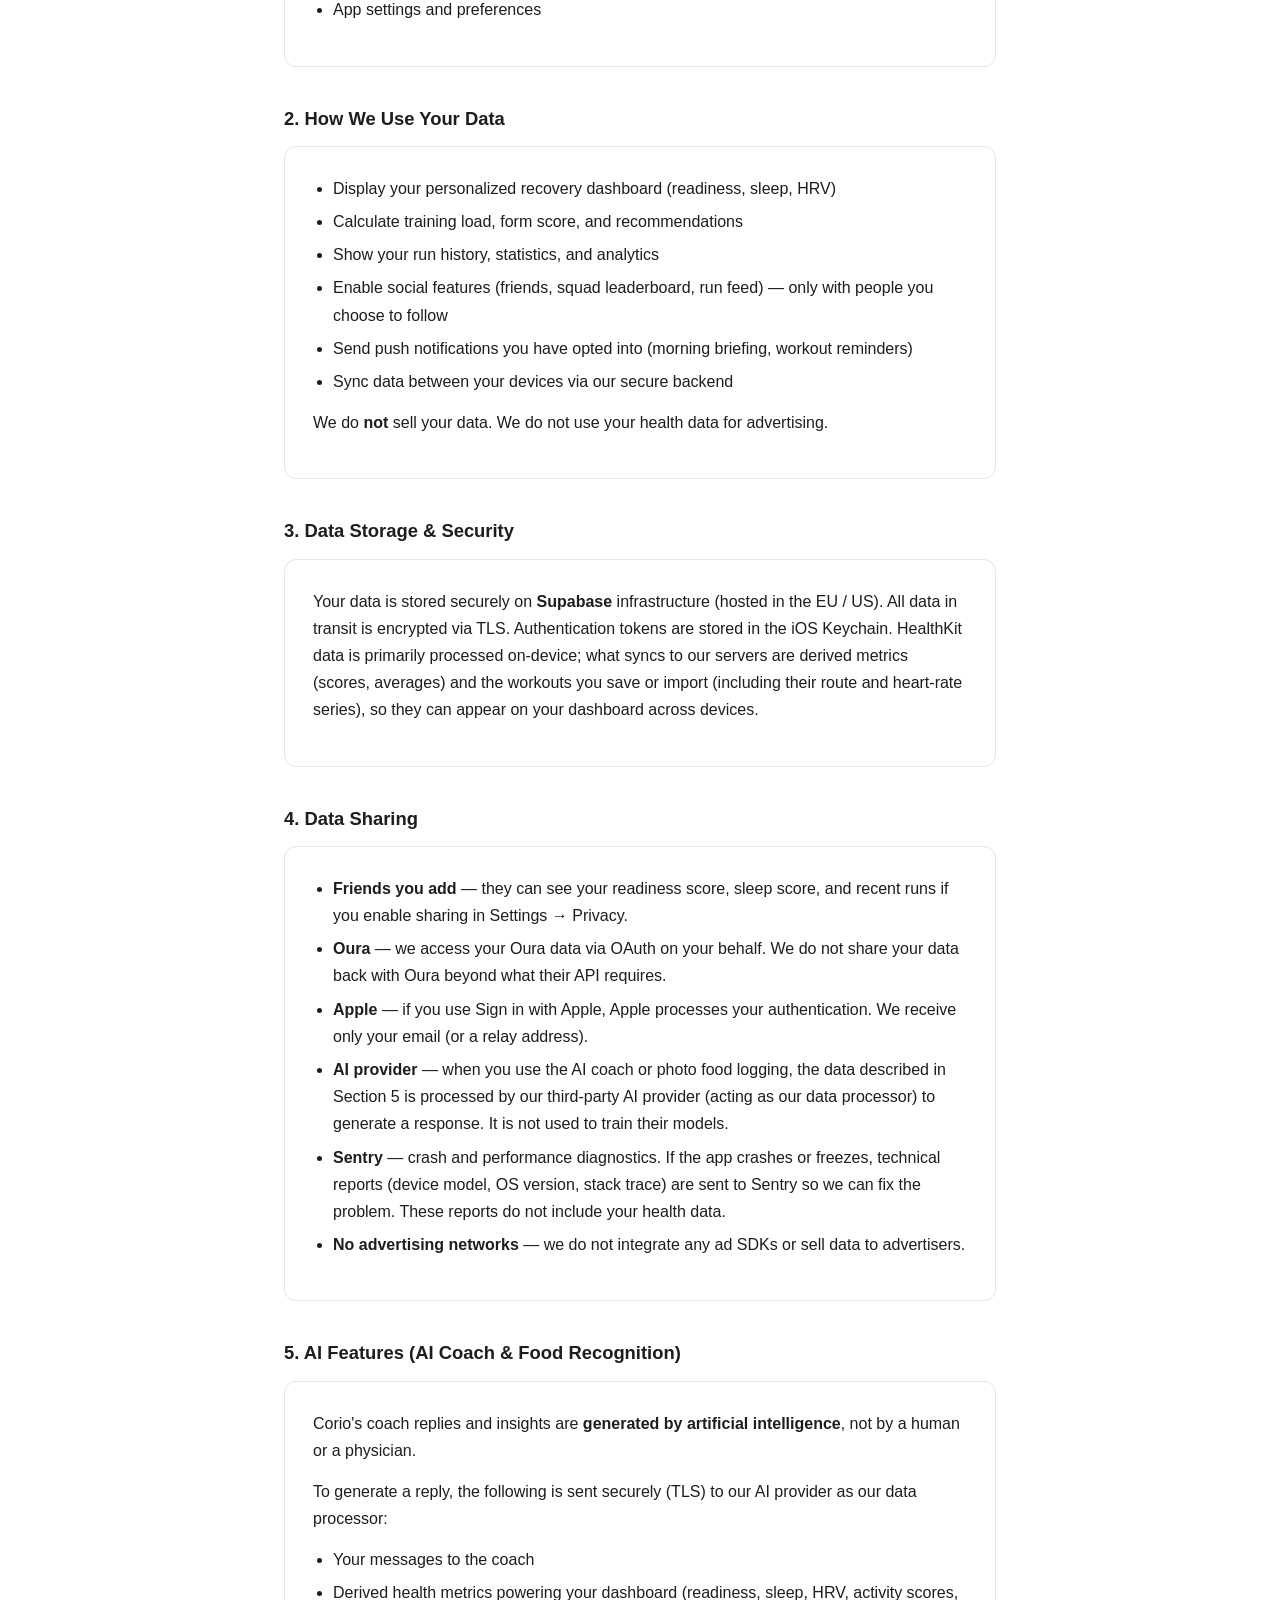
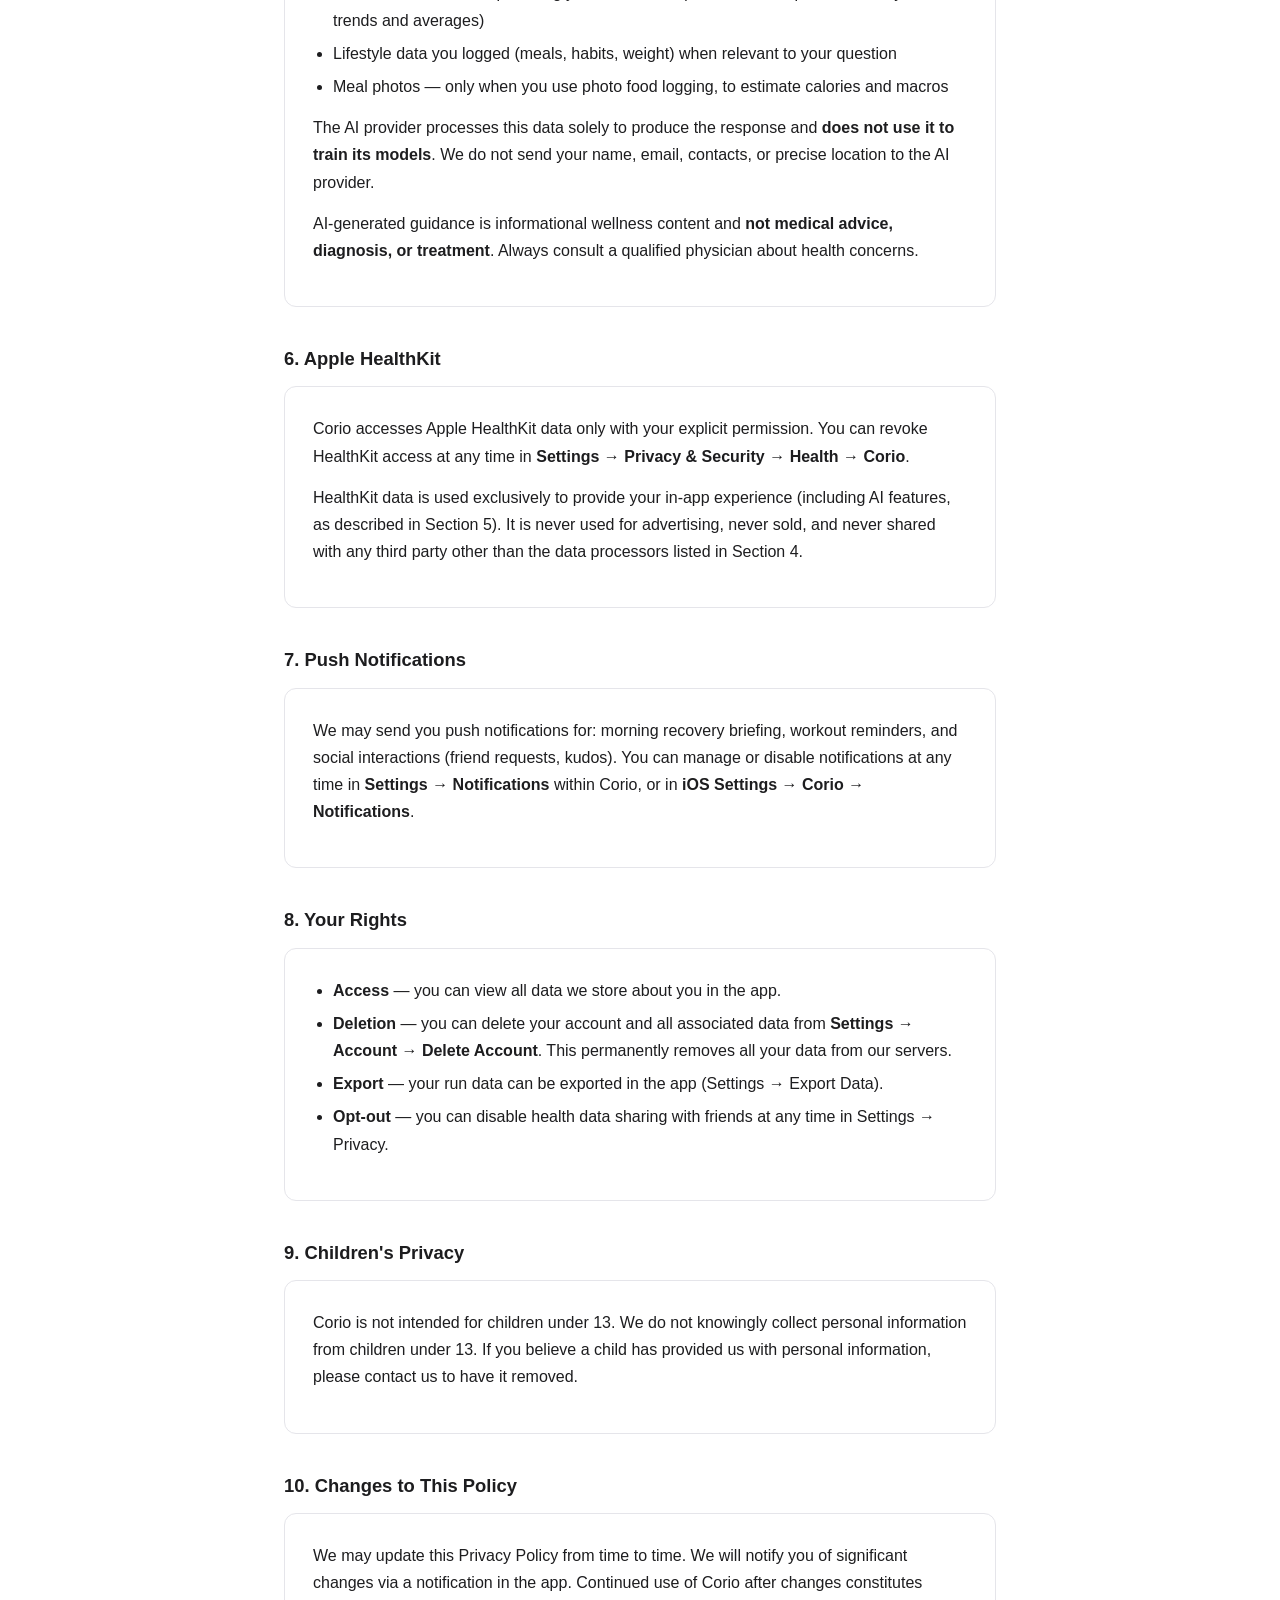
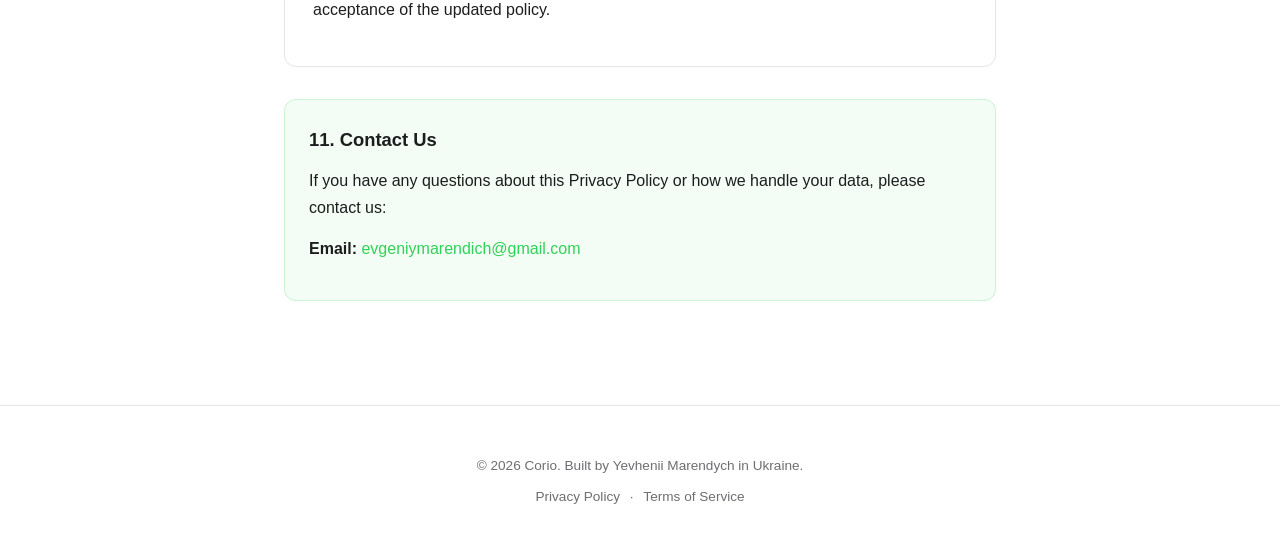
==== commit 603fde4e: "rebrand: Forma → Corio across all pages Co-Authored-By: Claude Fable 5 <noreply@anthropic.com>" ====
--- a/privacy.html
+++ b/privacy.html
@@ -3,13 +3,13 @@
 <head>
   <meta charset="UTF-8" />
   <meta name="viewport" content="width=device-width, initial-scale=1.0" />
-  <title>Forma — Privacy Policy</title>
-  <meta name="description" content="Privacy Policy for Forma, an iOS health, recovery and activity tracking app." />
+  <title>Corio — Privacy Policy</title>
+  <meta name="description" content="Privacy Policy for Corio, an iOS health, recovery and activity tracking app." />
   <link rel="stylesheet" href="assets/shared.css" />
 </head>
 <body>
   <header class="site-header">
-    <a class="logo" href="/">FORMA</a>
+    <a class="logo" href="/">CORIO</a>
     <nav class="site-nav">
       <a href="/">Home</a>
       <a href="privacy.html" class="active">Privacy</a>
@@ -20,12 +20,12 @@
 
   <main class="container">
     <h1>Privacy Policy</h1>
-    <div class="app-badge">FORMA</div>
+    <div class="app-badge">CORIO</div>
     <p class="updated">Last updated: July 6, 2026</p>
 
     <div class="card">
       <p>
-        Forma ("we", "our", or "the app") is a health, recovery and activity tracking application for iOS.
+        Corio ("we", "our", or "the app") is a health, recovery and activity tracking application for iOS.
         We are committed to protecting your personal information and your right to privacy.
         This Privacy Policy explains what data we collect, how we use it, and your choices.
       </p>
@@ -114,7 +114,7 @@
     <h2>5. AI Features (AI Coach &amp; Food Recognition)</h2>
     <div class="card">
       <p>
-        Forma's coach replies and insights are <strong>generated by artificial intelligence</strong>,
+        Corio's coach replies and insights are <strong>generated by artificial intelligence</strong>,
         not by a human or a physician.
       </p>
       <p>To generate a reply, the following is sent securely (TLS) to our AI provider as our data processor:</p>
@@ -138,8 +138,8 @@
     <h2>6. Apple HealthKit</h2>
     <div class="card">
       <p>
-        Forma accesses Apple HealthKit data only with your explicit permission.
-        You can revoke HealthKit access at any time in <strong>Settings → Privacy &amp; Security → Health → Forma</strong>.
+        Corio accesses Apple HealthKit data only with your explicit permission.
+        You can revoke HealthKit access at any time in <strong>Settings → Privacy &amp; Security → Health → Corio</strong>.
       </p>
       <p>
         HealthKit data is used exclusively to provide your in-app experience (including AI features,
@@ -153,7 +153,7 @@
       <p>
         We may send you push notifications for: morning recovery briefing, workout reminders,
         and social interactions (friend requests, kudos). You can manage or disable notifications
-        at any time in <strong>Settings → Notifications</strong> within Forma, or in <strong>iOS Settings → Forma → Notifications</strong>.
+        at any time in <strong>Settings → Notifications</strong> within Corio, or in <strong>iOS Settings → Corio → Notifications</strong>.
       </p>
     </div>
 
@@ -170,7 +170,7 @@
     <h2>9. Children's Privacy</h2>
     <div class="card">
       <p>
-        Forma is not intended for children under 13. We do not knowingly collect personal
+        Corio is not intended for children under 13. We do not knowingly collect personal
         information from children under 13. If you believe a child has provided us with personal
         information, please contact us to have it removed.
       </p>
@@ -180,7 +180,7 @@
     <div class="card">
       <p>
         We may update this Privacy Policy from time to time. We will notify you of significant
-        changes via a notification in the app. Continued use of Forma after changes constitutes
+        changes via a notification in the app. Continued use of Corio after changes constitutes
         acceptance of the updated policy.
       </p>
     </div>
@@ -198,7 +198,7 @@
   </main>
 
   <footer class="site-footer">
-    <p>&copy; 2026 Forma. Built by Yevhenii Marendych in Ukraine.</p>
+    <p>&copy; 2026 Corio. Built by Yevhenii Marendych in Ukraine.</p>
     <p>
       <a href="privacy.html">Privacy Policy</a> ·
       <a href="terms.html">Terms of Service</a>
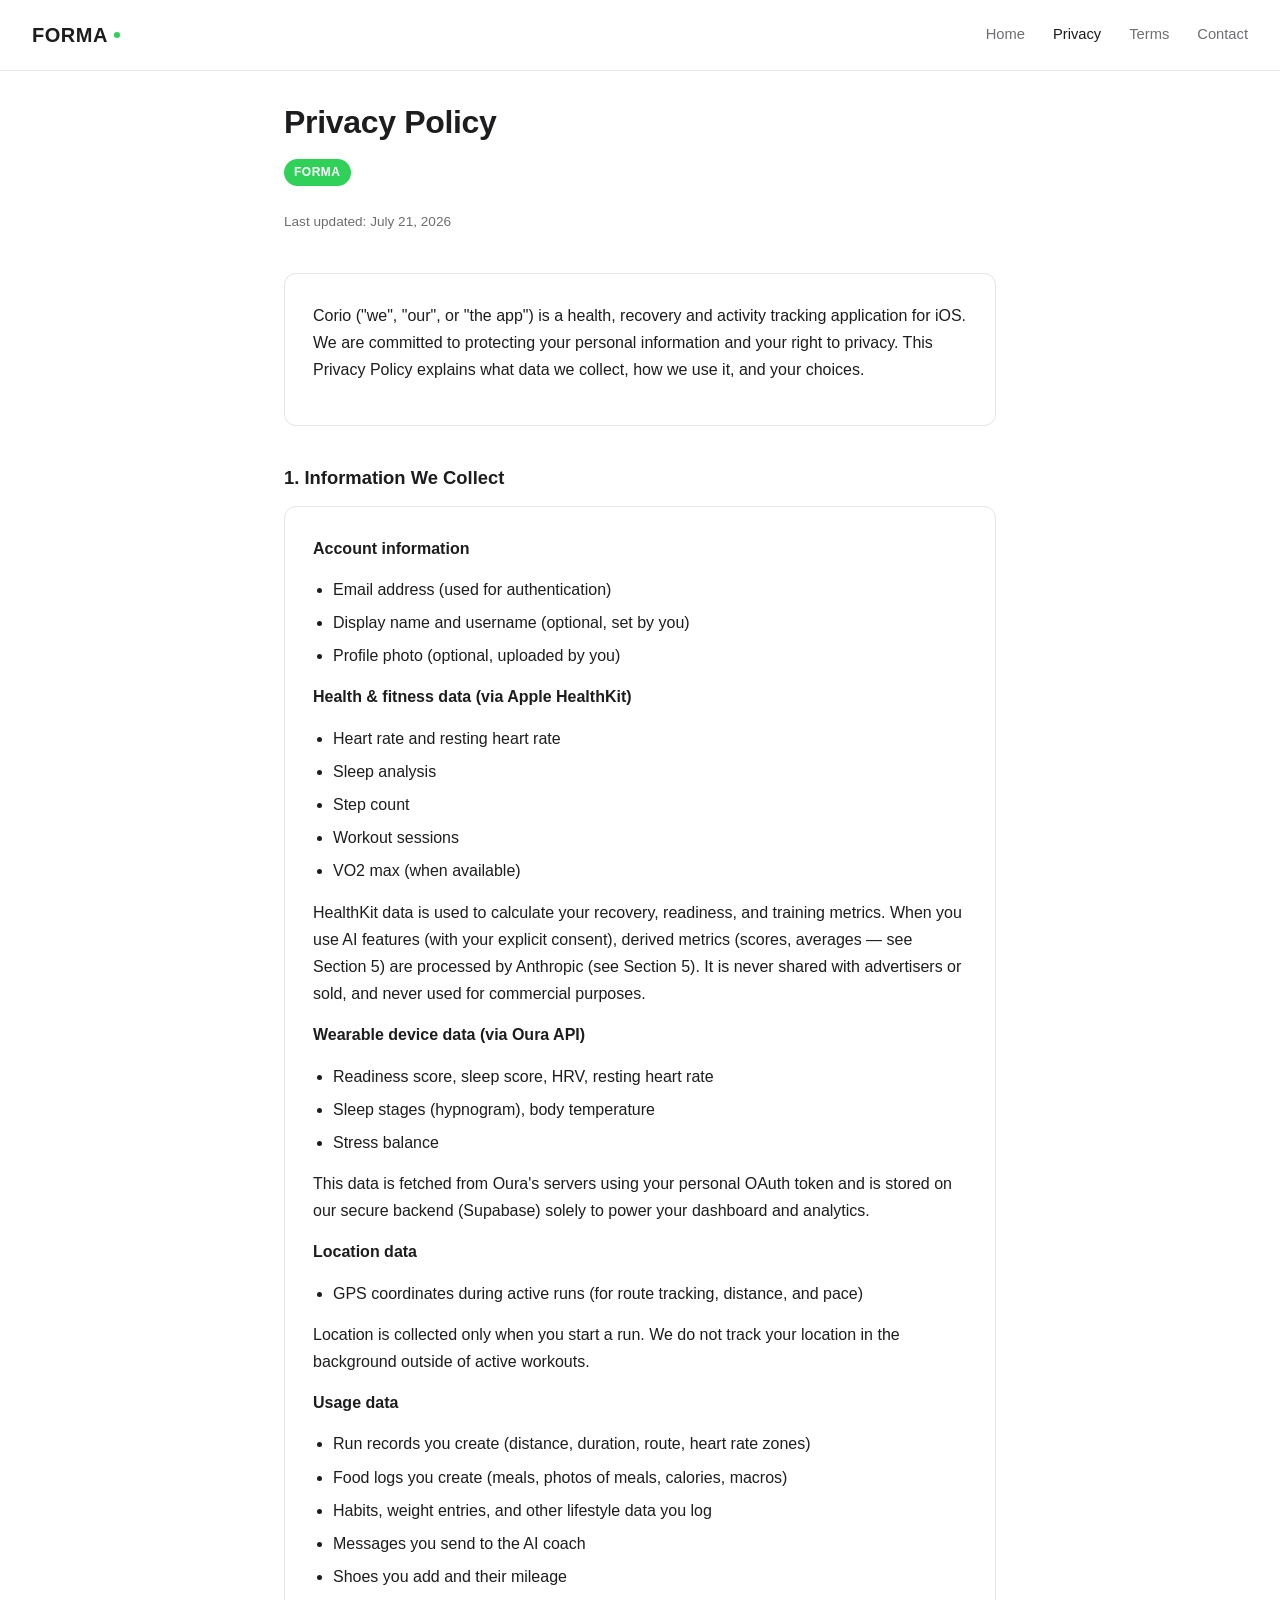
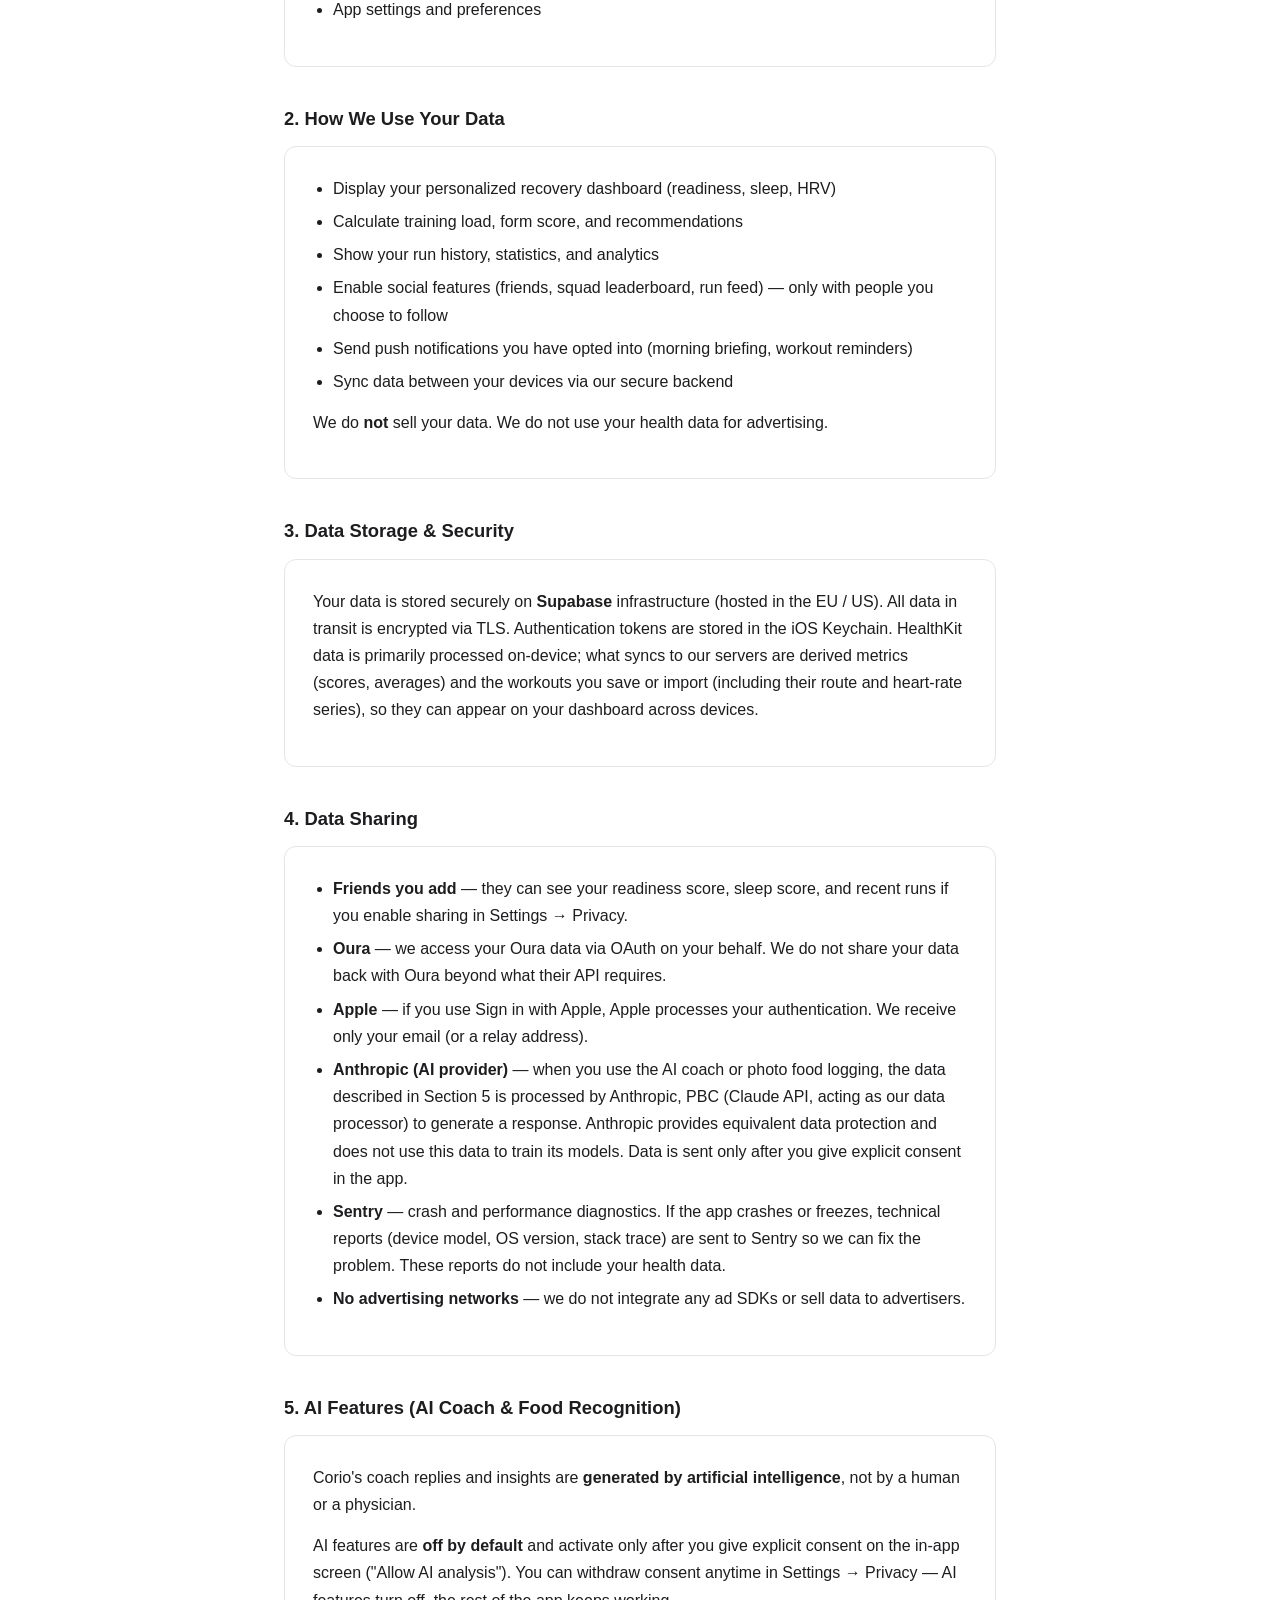
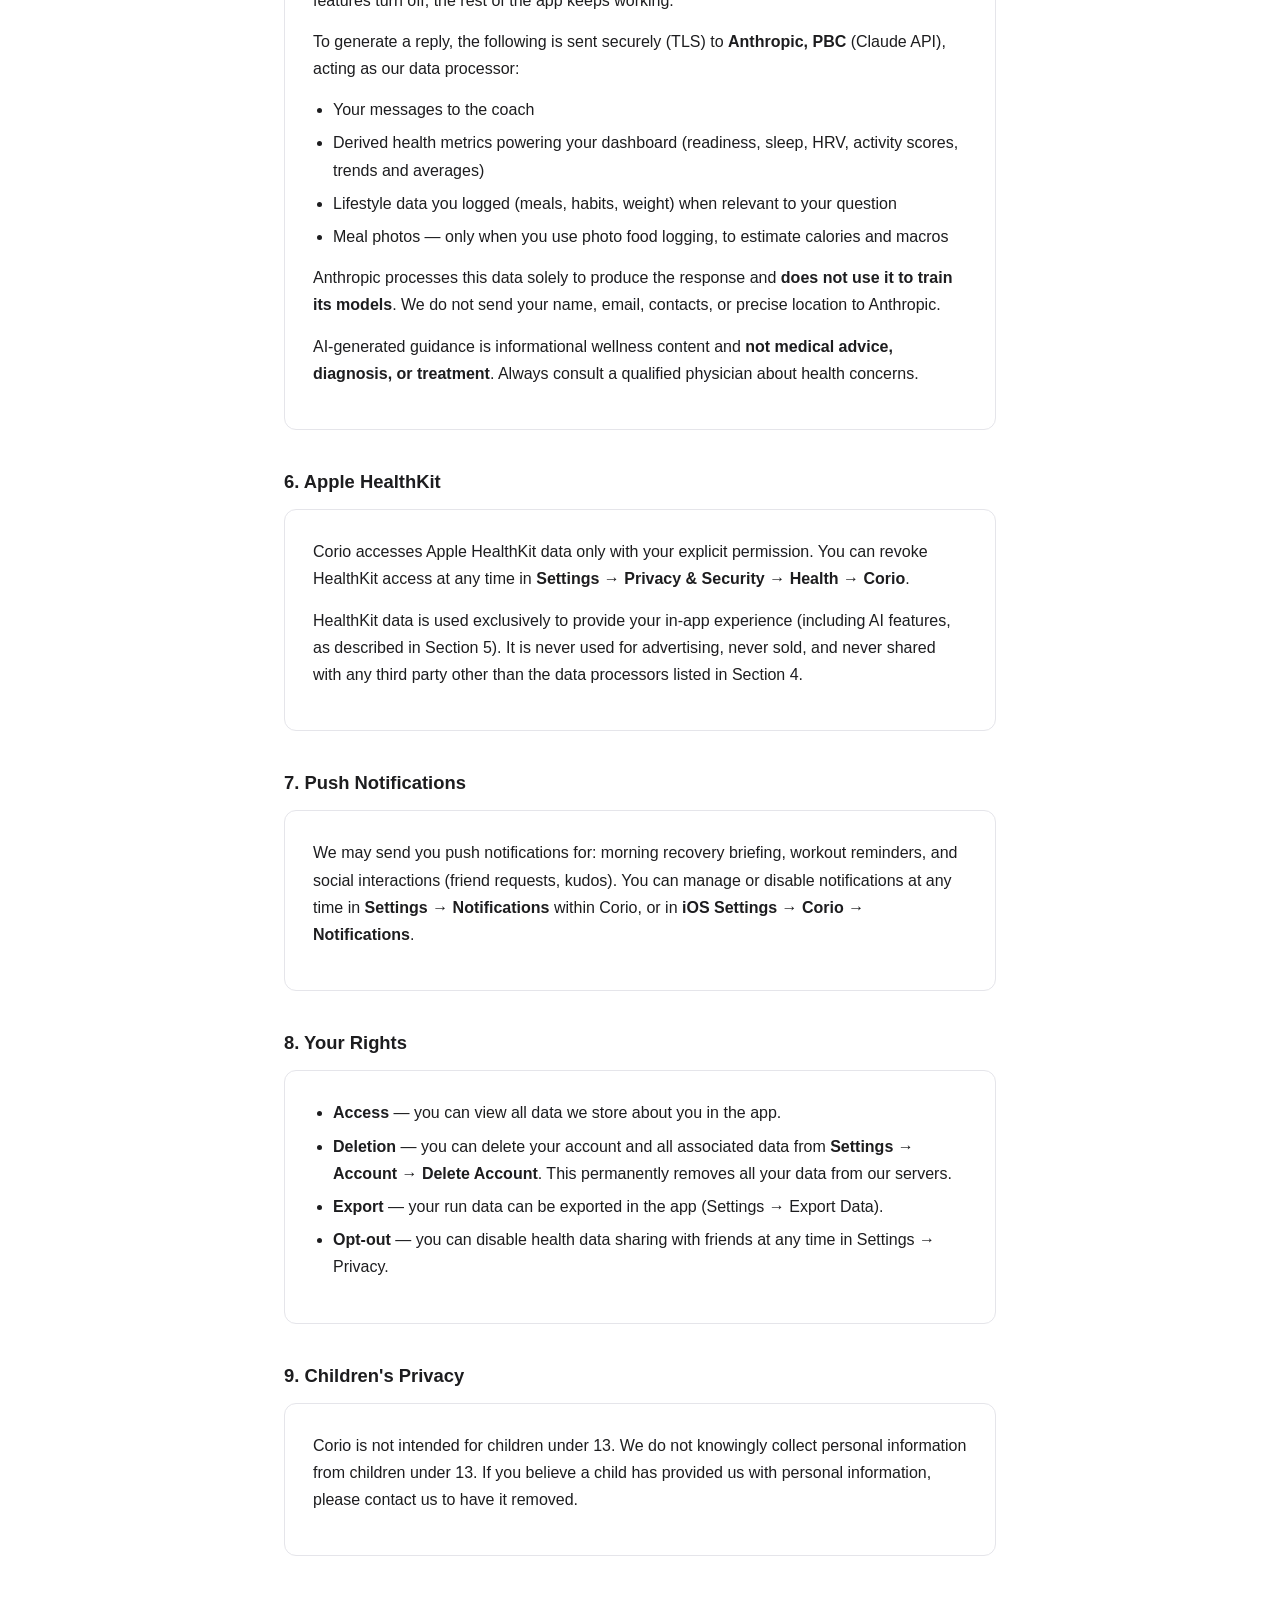
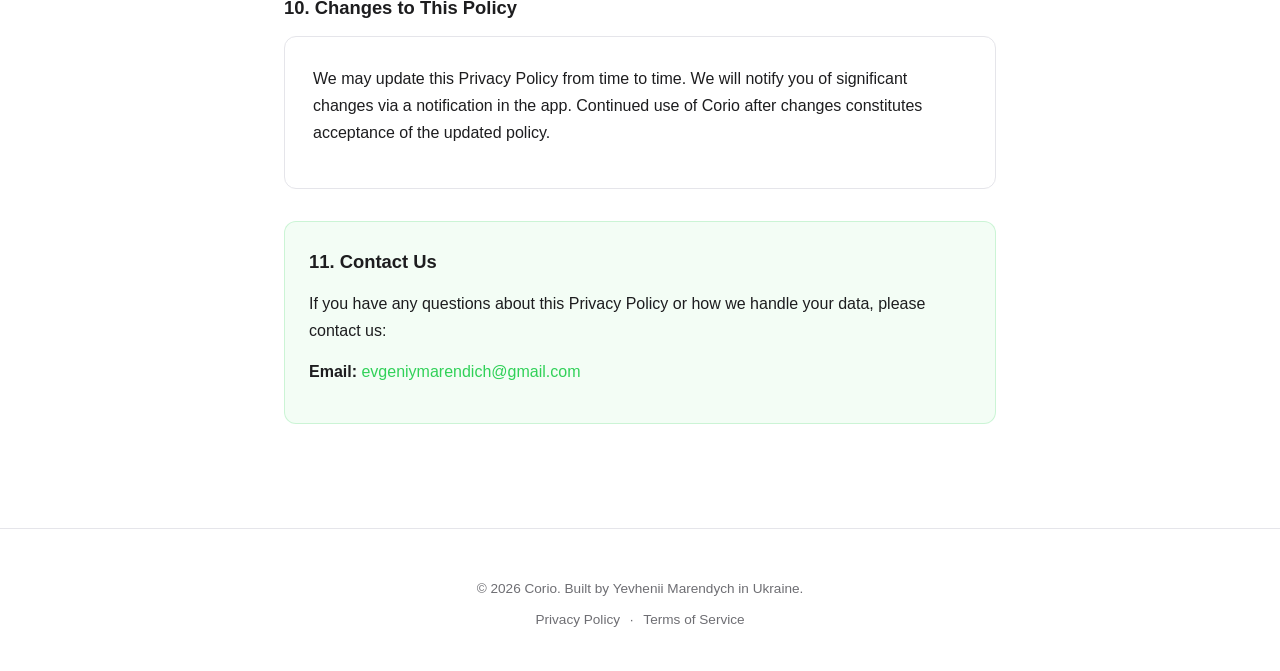
==== commit 3a7867fa: "Privacy: name Anthropic explicitly + in-app consent section (Apple 5.1.1/5.1.2), Forma→Corio Co-Auth" ====
--- a/privacy.html
+++ b/privacy.html
@@ -9,7 +9,7 @@
 </head>
 <body>
   <header class="site-header">
-    <a class="logo" href="/">CORIO</a>
+    <a class="logo" href="/">FORMA</a>
     <nav class="site-nav">
       <a href="/">Home</a>
       <a href="privacy.html" class="active">Privacy</a>
@@ -20,8 +20,8 @@
 
   <main class="container">
     <h1>Privacy Policy</h1>
-    <div class="app-badge">CORIO</div>
-    <p class="updated">Last updated: July 6, 2026</p>
+    <div class="app-badge">FORMA</div>
+    <p class="updated">Last updated: July 21, 2026</p>
 
     <div class="card">
       <p>
@@ -48,7 +48,7 @@
         <li>Workout sessions</li>
         <li>VO2 max (when available)</li>
       </ul>
-      <p>HealthKit data is used to calculate your recovery, readiness, and training metrics. When you use AI features, derived metrics (scores, averages — see Section 5) are processed by our AI provider. It is never shared with advertisers or sold, and never used for commercial purposes.</p>
+      <p>HealthKit data is used to calculate your recovery, readiness, and training metrics. When you use AI features (with your explicit consent), derived metrics (scores, averages — see Section 5) are processed by Anthropic (see Section 5). It is never shared with advertisers or sold, and never used for commercial purposes.</p>
 
       <p><strong>Wearable device data (via Oura API)</strong></p>
       <ul>
@@ -105,7 +105,7 @@
         <li><strong>Friends you add</strong> — they can see your readiness score, sleep score, and recent runs if you enable sharing in Settings → Privacy.</li>
         <li><strong>Oura</strong> — we access your Oura data via OAuth on your behalf. We do not share your data back with Oura beyond what their API requires.</li>
         <li><strong>Apple</strong> — if you use Sign in with Apple, Apple processes your authentication. We receive only your email (or a relay address).</li>
-        <li><strong>AI provider</strong> — when you use the AI coach or photo food logging, the data described in Section 5 is processed by our third-party AI provider (acting as our data processor) to generate a response. It is not used to train their models.</li>
+        <li><strong>Anthropic (AI provider)</strong> — when you use the AI coach or photo food logging, the data described in Section 5 is processed by Anthropic, PBC (Claude API, acting as our data processor) to generate a response. Anthropic provides equivalent data protection and does not use this data to train its models. Data is sent only after you give explicit consent in the app.</li>
         <li><strong>Sentry</strong> — crash and performance diagnostics. If the app crashes or freezes, technical reports (device model, OS version, stack trace) are sent to Sentry so we can fix the problem. These reports do not include your health data.</li>
         <li><strong>No advertising networks</strong> — we do not integrate any ad SDKs or sell data to advertisers.</li>
       </ul>
@@ -117,7 +117,8 @@
         Corio's coach replies and insights are <strong>generated by artificial intelligence</strong>,
         not by a human or a physician.
       </p>
-      <p>To generate a reply, the following is sent securely (TLS) to our AI provider as our data processor:</p>
+      <p>AI features are <strong>off by default</strong> and activate only after you give explicit consent on the in-app screen ("Allow AI analysis"). You can withdraw consent anytime in Settings → Privacy — AI features turn off, the rest of the app keeps working.</p>
+      <p>To generate a reply, the following is sent securely (TLS) to <strong>Anthropic, PBC</strong> (Claude API), acting as our data processor:</p>
       <ul>
         <li>Your messages to the coach</li>
         <li>Derived health metrics powering your dashboard (readiness, sleep, HRV, activity scores, trends and averages)</li>
@@ -125,9 +126,9 @@
         <li>Meal photos — only when you use photo food logging, to estimate calories and macros</li>
       </ul>
       <p>
-        The AI provider processes this data solely to produce the response and
+        Anthropic processes this data solely to produce the response and
         <strong>does not use it to train its models</strong>. We do not send your name, email,
-        contacts, or precise location to the AI provider.
+        contacts, or precise location to Anthropic.
       </p>
       <p>
         AI-generated guidance is informational wellness content and <strong>not medical advice,
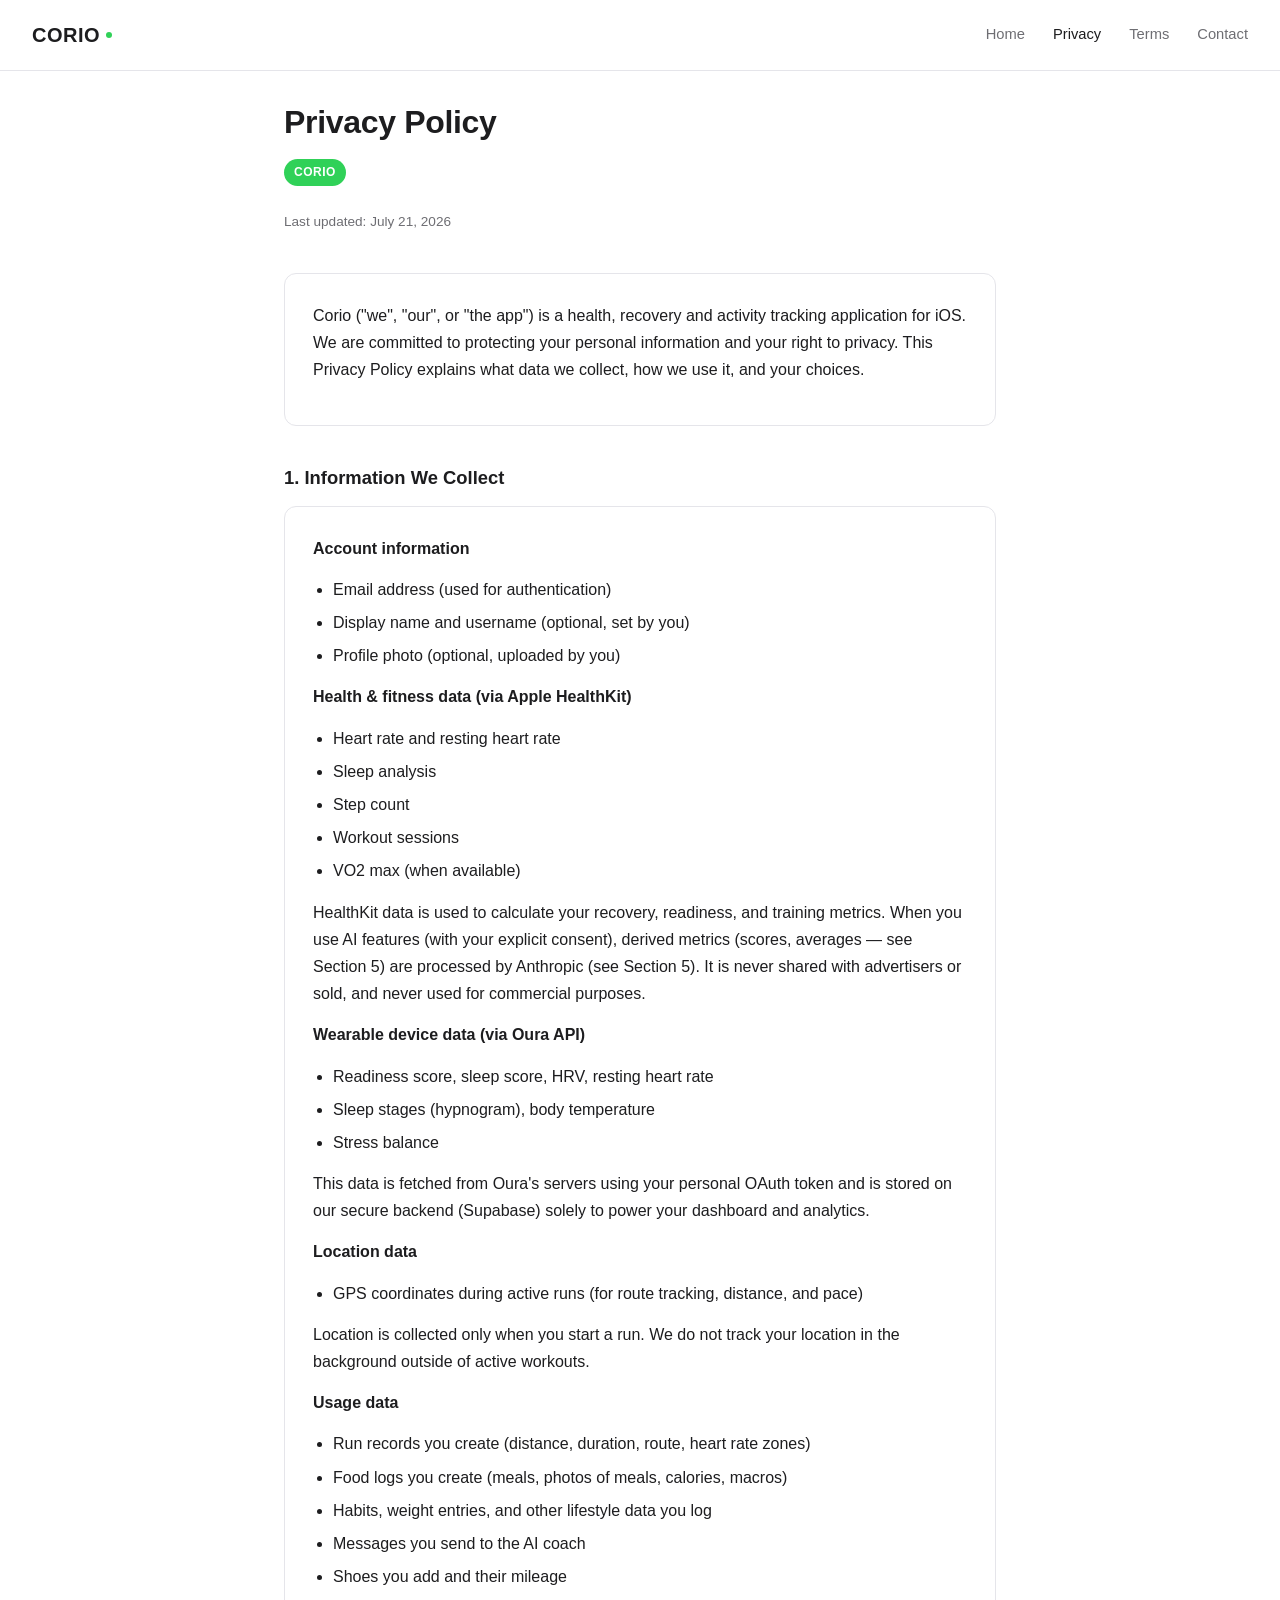
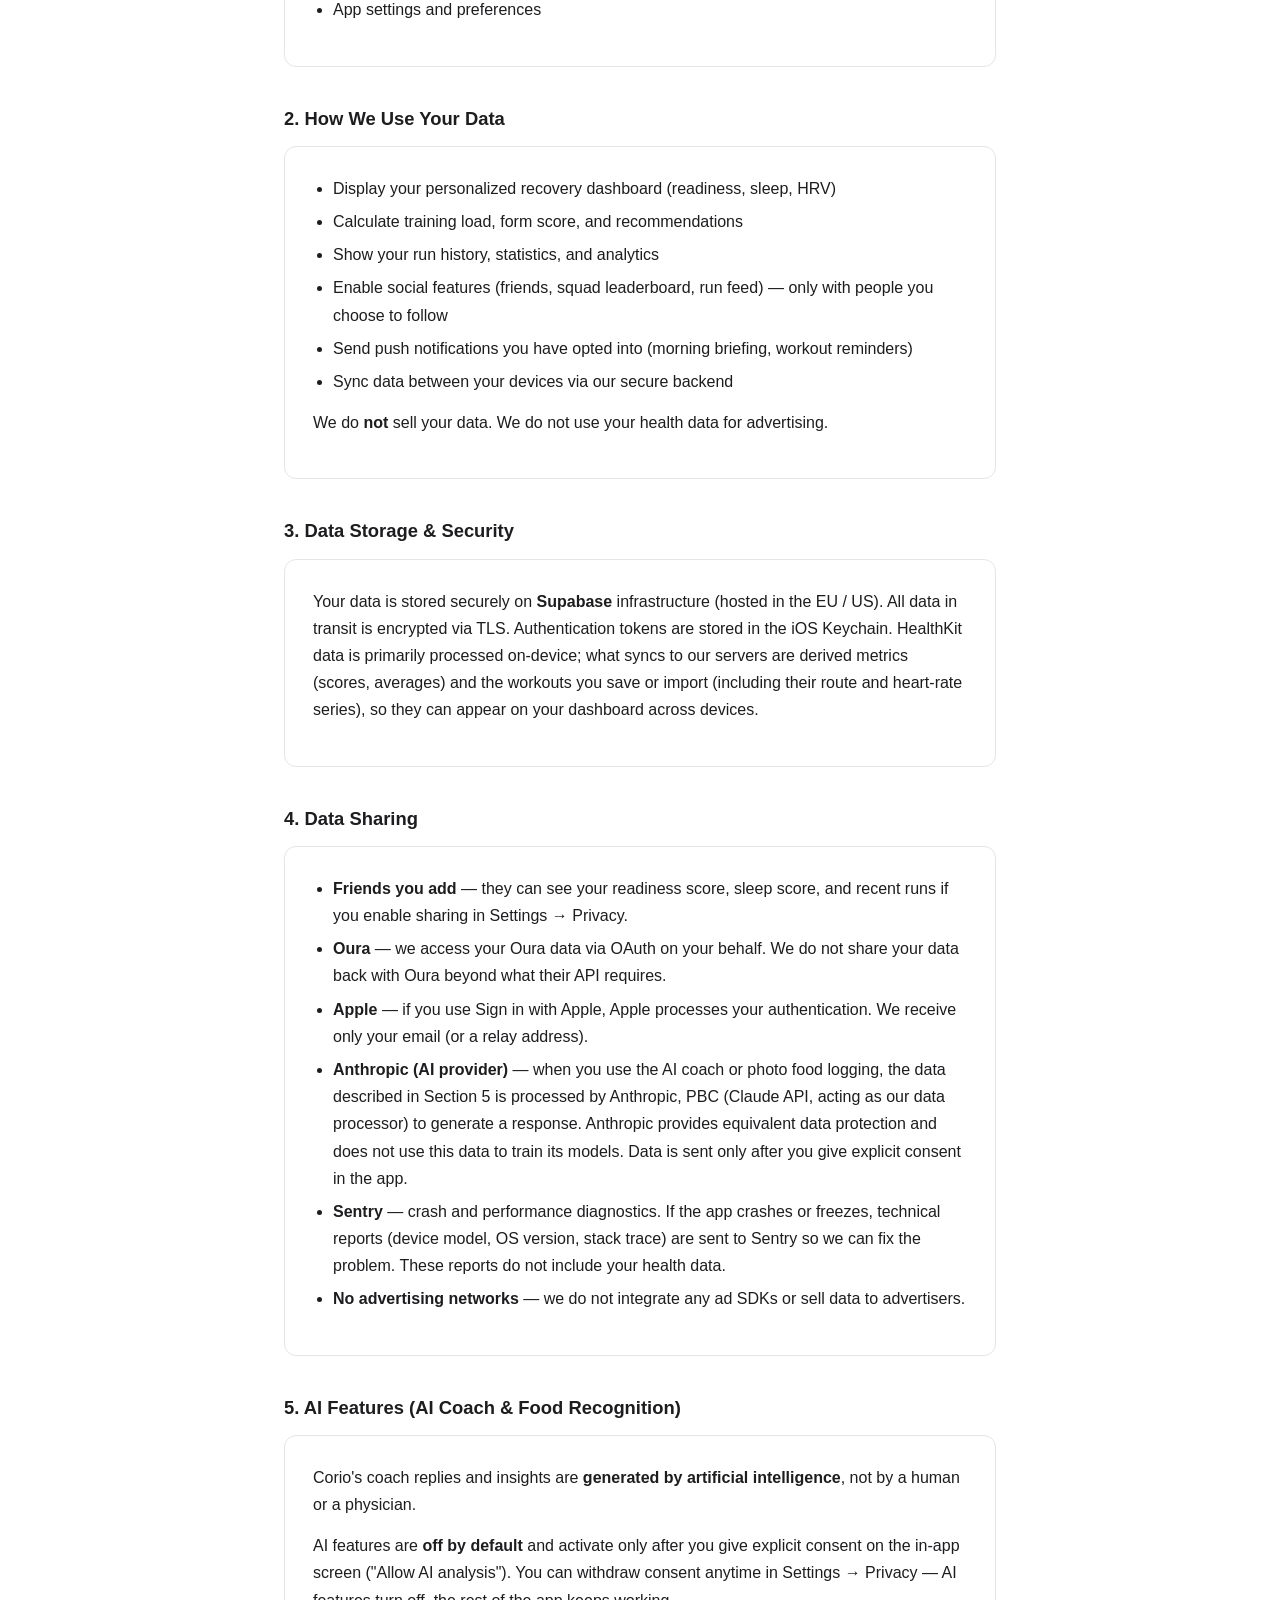
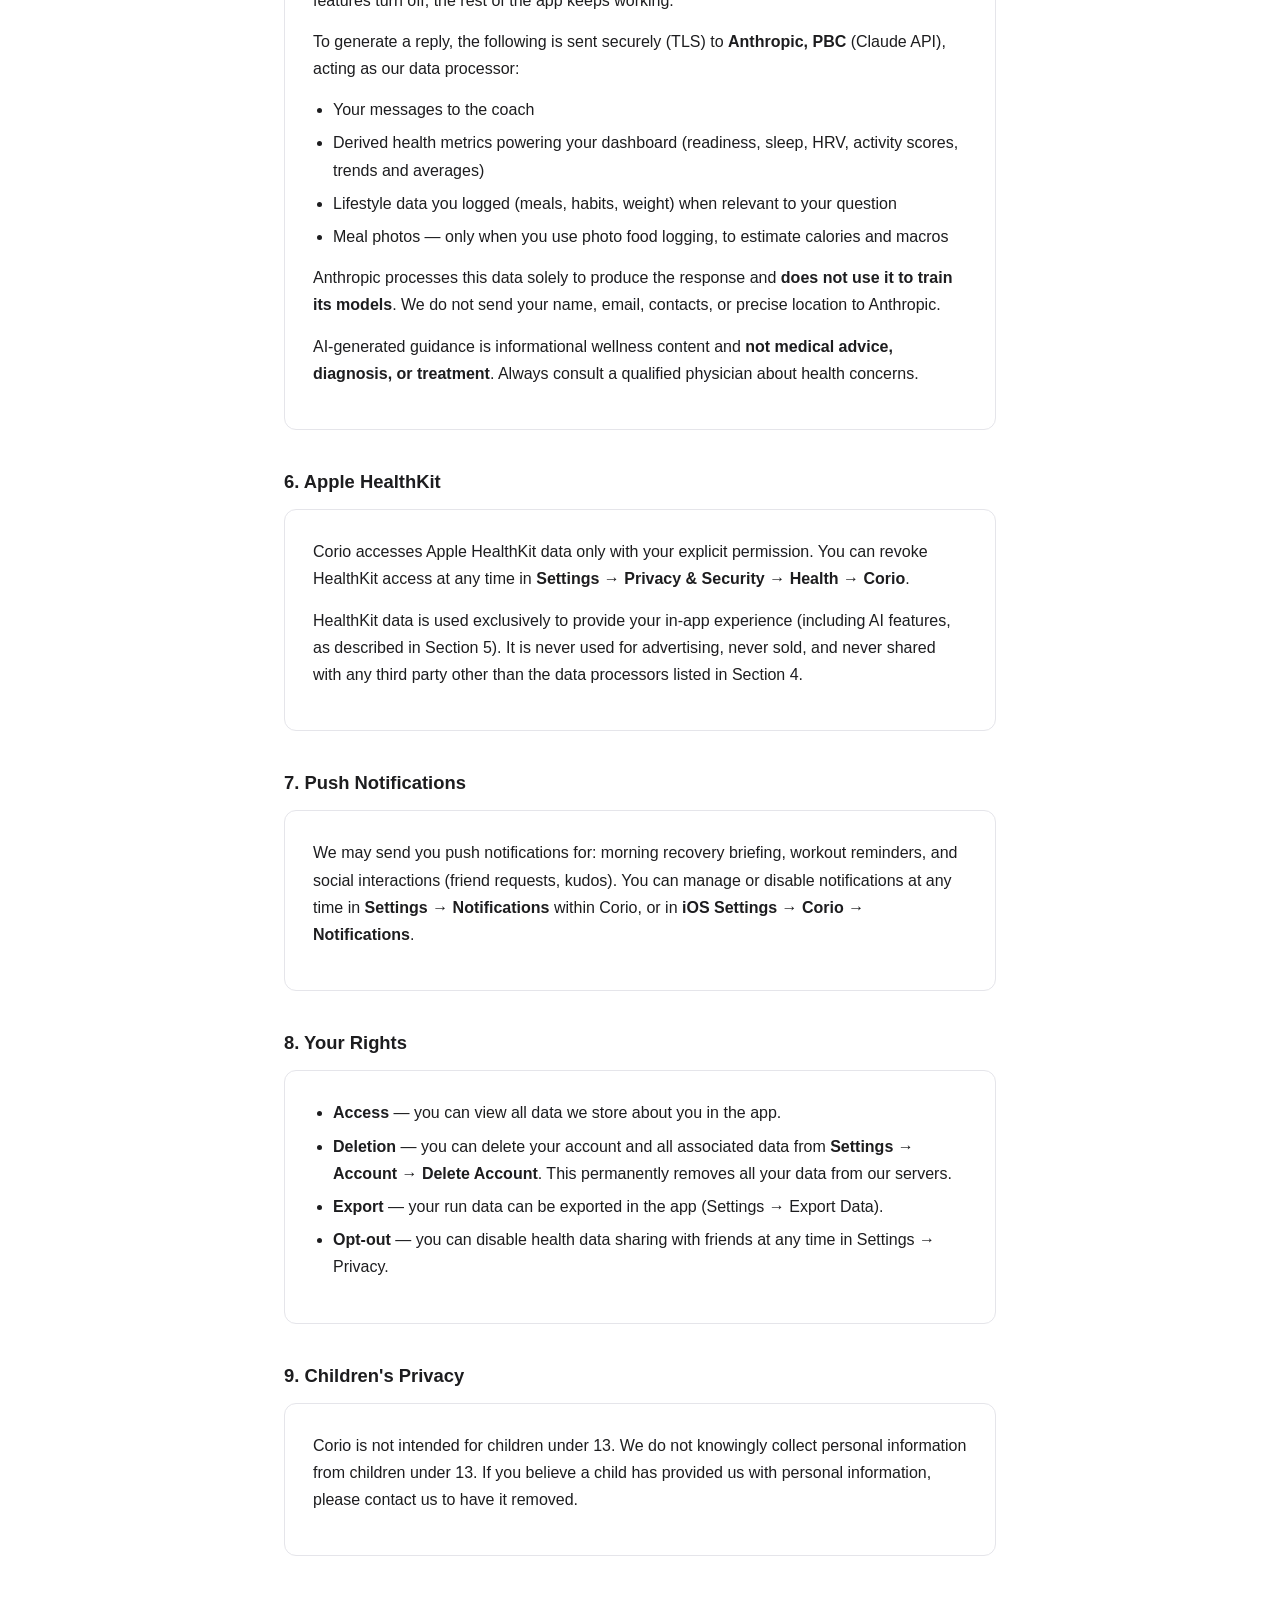
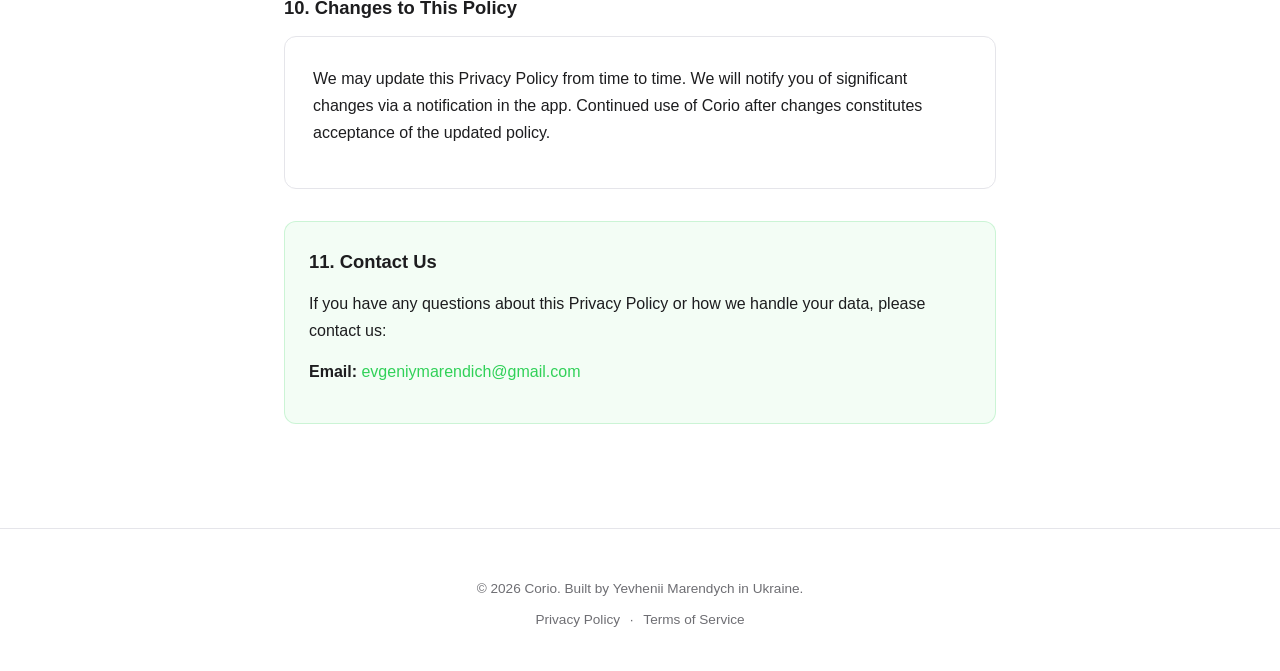
==== commit 29174d2c: "Rename FORMA -> CORIO in site header/badges Co-Authored-By: Claude Fable 5 <noreply@anthropic.com>" ====
--- a/privacy.html
+++ b/privacy.html
@@ -9,7 +9,7 @@
 </head>
 <body>
   <header class="site-header">
-    <a class="logo" href="/">FORMA</a>
+    <a class="logo" href="/">CORIO</a>
     <nav class="site-nav">
       <a href="/">Home</a>
       <a href="privacy.html" class="active">Privacy</a>
@@ -20,7 +20,7 @@
 
   <main class="container">
     <h1>Privacy Policy</h1>
-    <div class="app-badge">FORMA</div>
+    <div class="app-badge">CORIO</div>
     <p class="updated">Last updated: July 21, 2026</p>
 
     <div class="card">
